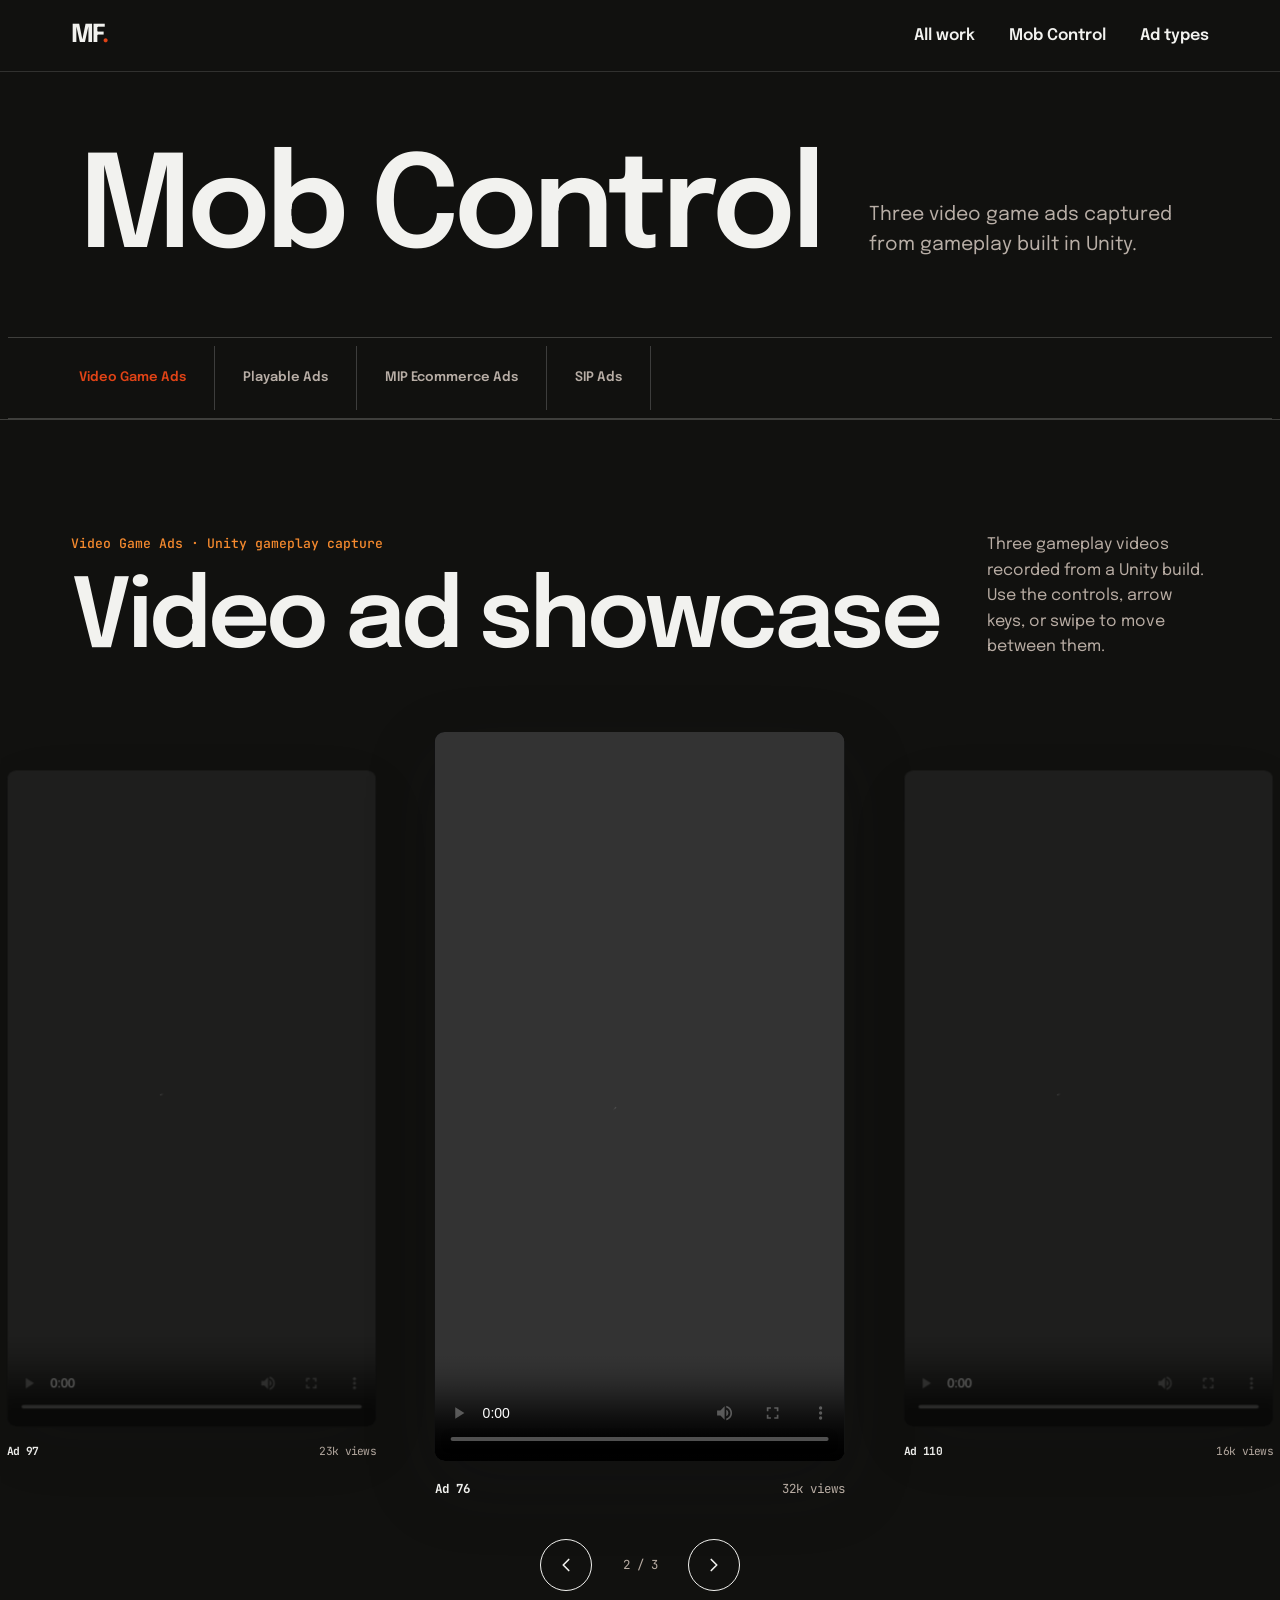
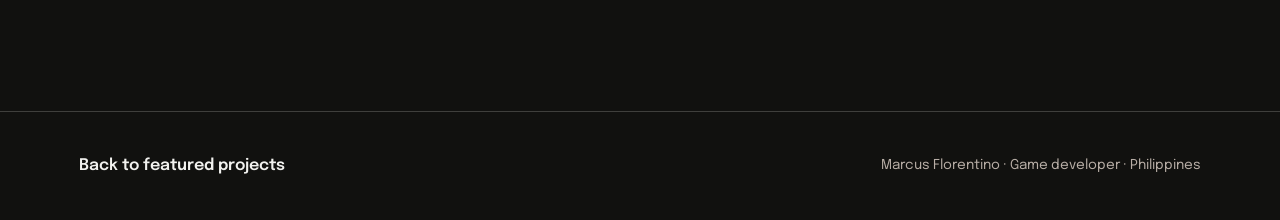
==== mob-control.html @ 63cb15e5 "Featured Banners and Theme Updates on going" ====
<!doctype html>
<html lang="en" data-type="software" data-radius="soft" data-buttons="block" data-motion="on">
<head>
  <meta charset="utf-8">
  <meta name="viewport" content="width=device-width, initial-scale=1, viewport-fit=cover">
  <title>Mob Control Ads — Marcus Florentino</title>
  <meta name="description" content="Advertising work by game developer Marcus Florentino, including recorded Unity gameplay for Mob Control.">
  <meta name="theme-color" content="#11110f">
  <meta property="og:title" content="Mob Control Ads — Marcus Florentino">
  <meta property="og:description" content="Three Mob Control video game ads captured from gameplay built in Unity.">
  <meta property="og:type" content="website">
  <meta property="og:image" content="images/mob-control-library-hero-2x.jpg">
  <meta name="twitter:card" content="summary_large_image">
  <link rel="icon" href="images/favicon.svg" type="image/svg+xml">
  <link rel="preconnect" href="https://fonts.googleapis.com">
  <link rel="preconnect" href="https://fonts.gstatic.com" crossorigin>
  <link href="https://fonts.googleapis.com/css2?family=Epilogue:wght@400..700&family=JetBrains+Mono:wght@400..500&display=swap" rel="stylesheet">
  <link rel="stylesheet" href="assets/css/portfolio.css">
</head>
<body class="ads-page project-page">
  <header class="site-header">
    <div class="wrap header-inner">
      <a class="skip-link" href="#main">Skip to content</a>
      <a class="brand" href="index.html" aria-label="Marcus Florentino, home">MF<span>.</span></a>
      <nav class="desktop-nav" aria-label="Mob Control navigation">
        <a href="index.html#work">All work</a>
        <a href="#mob-control">Mob Control</a>
        <a href="#ad-types">Ad types</a>
      </nav>
      <button class="menu-toggle" type="button" aria-expanded="false" aria-controls="mobile-menu" aria-label="Open menu">
        <span></span><span></span>
      </button>
    </div>
    <nav class="mobile-menu" id="mobile-menu" aria-label="Mobile navigation" hidden>
      <a href="index.html#work">All work</a>
      <a href="#mob-control">Mob Control</a>
      <a href="#ad-types">Ad types</a>
    </nav>
  </header>

  <main id="main">
    <section class="ads-hero" aria-labelledby="ads-title">
      <div class="wrap ads-hero-layout">
        <h1 id="ads-title">Mob Control</h1>
        <p>Three video game ads captured from gameplay built in Unity.</p>
      </div>
      <div class="ad-type-strip" id="ad-types" aria-label="Advertising disciplines">
        <div class="wrap">
          <span class="is-current">Video Game Ads</span>
          <span>Playable Ads</span>
          <span>MIP Ecommerce Ads</span>
          <span>SIP Ads</span>
        </div>
      </div>
    </section>

    <section class="mob-control-section" id="mob-control" aria-labelledby="mob-control-title">
      <div class="wrap mob-control-heading">
        <div>
          <p class="meta-line">Video Game Ads · Unity gameplay capture</p>
          <h2 id="mob-control-title">Video ad showcase</h2>
        </div>
        <p>Three gameplay videos recorded from a Unity build. Use the controls, arrow keys, or swipe to move between them.</p>
      </div>

      <div class="ad-carousel" data-ad-carousel aria-roledescription="carousel" aria-label="Mob Control video ads" tabindex="0">
        <div class="ad-carousel-viewport">
          <div class="ad-carousel-track" data-carousel-track>
            <article class="ad-slide" data-ad-slide aria-label="Mob Control ad 97, 1 of 3">
              <div class="ad-video-shell">
                <video controls playsinline preload="metadata" src="videos/Mob Control _ Ad 97 - 23k Views.mp4"></video>
              </div>
              <p><strong>Ad 97</strong><span>23k views</span></p>
            </article>
            <article class="ad-slide is-active" data-ad-slide aria-label="Mob Control ad 76, 2 of 3">
              <div class="ad-video-shell">
                <video controls playsinline preload="metadata" src="videos/Mob Control _ Ad 76 - 32k Views.mp4"></video>
              </div>
              <p><strong>Ad 76</strong><span>32k views</span></p>
            </article>
            <article class="ad-slide" data-ad-slide aria-label="Mob Control ad 110, 3 of 3">
              <div class="ad-video-shell">
                <video controls playsinline preload="metadata" src="videos/Mob Control _ Ad 110 - 16k Views.mp4"></video>
              </div>
              <p><strong>Ad 110</strong><span>16k views</span></p>
            </article>
          </div>
        </div>
        <div class="ad-carousel-controls">
          <button type="button" data-carousel-prev aria-label="Show previous Mob Control video">
            <svg aria-hidden="true" viewBox="0 0 24 24"><path d="m15 18-6-6 6-6"/></svg>
          </button>
          <p aria-live="polite"><span data-carousel-current>2</span> / 3</p>
          <button type="button" data-carousel-next aria-label="Show next Mob Control video">
            <svg aria-hidden="true" viewBox="0 0 24 24"><path d="m9 18 6-6-6-6"/></svg>
          </button>
        </div>
      </div>
    </section>
  </main>

  <footer class="project-footer">
    <div class="wrap">
      <a class="text-link" href="index.html#work">Back to featured projects</a>
      <p>Marcus Florentino · Game developer · Philippines</p>
    </div>
  </footer>

  <script src="assets/js/portfolio.js"></script>
</body>
</html>
---- assets/css/portfolio.css ----
:root {
  --bg: #11110f; --surface: #1b1815; --ink: #f2f2ef; --muted: #b8aea6;
  --light: #11110f; --light-ink: #f2f2ef; --light-muted: #b9ada4; --accent: #e14316; --accent-hover: #f68a2e; --accent-light: #f68a2e;
  --obsidian: #11110f; --graphite: #12100f; --graphite-raised: #211914; --dev-accent: #e14316; --dev-secondary: #870e09;
  --line-dark: rgba(242, 242, 239, .2); --line-light: rgba(242, 242, 239, .18);
  --display: "Epilogue", system-ui, sans-serif; --mono: "JetBrains Mono", ui-monospace, monospace;
  --gutter: clamp(24px, 5.55vw, 80px); --nav: 72px; --radius: 10px;
  --ease-out: cubic-bezier(.23, 1, .32, 1); --ease-in-out: cubic-bezier(.77, 0, .175, 1);
}
*, *::before, *::after { box-sizing: border-box; }
html { scroll-behavior: smooth; scroll-padding-top: var(--nav); }
html { color-scheme: dark; scrollbar-color: var(--accent) var(--obsidian); }
::selection { background: var(--accent); color: var(--obsidian); }
body { margin: 0; overflow-x: hidden; background: var(--bg); color: var(--ink); font-family: var(--display); font-size: 16px; line-height: 1.6; }
body.menu-open, body.intro-active { overflow: hidden; }
img { display: block; width: 100%; height: 100%; object-fit: cover; }
a { color: inherit; text-decoration: none; }
button { font: inherit; }
.wrap { width: min(calc(100% - (2 * var(--gutter))), 1280px); margin-inline: auto; }
.kicker { margin: 0 0 20px; color: var(--accent); font-family: var(--mono); font-size: .82rem; font-weight: 500; letter-spacing: .02em; }
.meta-line { margin: 0 0 20px; color: var(--accent); font-family: var(--mono); font-size: .82rem; font-weight: 500; }
h1, h2, h3, p { margin-top: 0; }
h1, h2, h3 { line-height: .98; letter-spacing: -.04em; }
h1 { margin-bottom: 28px; font-size: clamp(3.15rem, 5.8vw, 6rem); font-weight: 600; }
h1 span { color: var(--accent); }
h2 { margin-bottom: 24px; font-size: clamp(3rem, 7.4vw, 7.4rem); font-weight: 600; }
h3 { font-size: clamp(2rem, 4vw, 4.8rem); font-weight: 600; }
.skip-link { position: fixed; z-index: 100; top: 10px; left: 10px; transform: translateY(-150%); padding: 10px 16px; background: var(--accent); color: var(--bg); }
.skip-link:focus { transform: translateY(0); }
.site-header { position: fixed; z-index: 20; top: 0; width: 100%; height: var(--nav); border-bottom: 1px solid rgba(242, 242, 239, .14); background: var(--obsidian); }
.header-inner { height: 100%; display: flex; align-items: center; gap: 42px; }
.brand { font-size: 1.55rem; font-weight: 700; letter-spacing: -.07em; }
.brand span { color: var(--accent); }
.desktop-nav { display: flex; gap: 34px; margin-left: auto; }
.desktop-nav a, .text-link { position: relative; min-height: 44px; display: inline-flex; align-items: center; font-weight: 600; }
.desktop-nav a { transition: color 220ms var(--ease-out); }
.desktop-nav a::after, .text-link::after { content: ""; position: absolute; left: 0; right: 100%; bottom: 6px; height: 2px; background: var(--dev-accent); transition: right 220ms var(--ease-out); }
.desktop-nav a:hover::after, .text-link:hover::after, .desktop-nav a:focus-visible::after, .text-link:focus-visible::after, .desktop-nav a.is-active::after { right: 0; }
.desktop-nav a.is-active { color: var(--accent-hover); }
.button { min-height: 48px; display: inline-flex; align-items: center; justify-content: center; padding: 12px 24px; border: 1px solid var(--accent); border-radius: 7px; background: var(--accent); color: var(--bg); font-weight: 700; line-height: 1.1; transition: transform .18s ease, background-color .18s ease; }
.button:hover { transform: translateY(-2px); border-color: var(--accent-hover); background: var(--accent-hover); }
.button:active { transform: translateY(1px); }
.button-small { min-height: 44px; padding: 10px 18px; }
.button-inverse { border-color: var(--bg); background: var(--bg); color: var(--ink); }
.button-inverse:hover { background: var(--graphite-raised); }
.menu-toggle, .mobile-menu { display: none; }
:focus-visible { outline: 3px solid var(--dev-accent); outline-offset: 4px; }
.sr-only { position: absolute; width: 1px; height: 1px; padding: 0; margin: -1px; overflow: hidden; clip: rect(0, 0, 0, 0); white-space: nowrap; border: 0; }
.intro-screen { position: fixed; z-index: 1000; inset: 0; display: grid; place-items: center; padding: 32px; overflow: hidden; perspective: 1200px; background: transparent; color: var(--ink); }
.intro-screen.is-exiting { pointer-events: none; }
.intro-curtain { position: absolute; z-index: 0; left: 0; width: 100%; height: 50%; background: var(--obsidian); transition: transform 620ms var(--ease-in-out); }
.intro-curtain-top { top: 0; }
.intro-curtain-bottom { bottom: 0; }
.intro-screen.is-exiting .intro-curtain-top { transform: translateY(-100%); }
.intro-screen.is-exiting .intro-curtain-bottom { transform: translateY(100%); }
.intro-ide { position: relative; z-index: 2; width: min(820px, 100%); min-height: 440px; display: grid; grid-template-rows: 48px 1fr 52px; overflow: hidden; border: 1px solid rgba(242, 242, 239, .26); border-radius: 10px; background: var(--bg); box-shadow: 0 28px 80px rgba(0, 0, 0, .42); animation: ide-boot 700ms var(--ease-out) both; transform-origin: 50% 18%; }
.intro-ide::after { content: ""; position: absolute; pointer-events: none; inset: 0; border: 1px solid var(--accent); border-radius: inherit; opacity: 0; transform: scale(.985); }
.intro-ide.is-executing::after { opacity: 1; transform: scale(1.006); transition: opacity 300ms var(--ease-out), transform 300ms var(--ease-out); }
.intro-ide.is-window-closing { animation: mac-window-close 240ms var(--ease-out) both; }
.intro-pointer { position: absolute; z-index: 5; top: 0; left: 0; width: 22px; height: 27px; pointer-events: none; opacity: 0; transform-origin: 2px 2px; filter: drop-shadow(0 2px 2px rgba(0, 0, 0, .55)); }
.intro-pointer path { fill: var(--ink); stroke: var(--obsidian); stroke-width: 1.5; stroke-linejoin: round; }
.intro-titlebar { display: grid; grid-template-columns: 1fr auto 1fr; align-items: center; padding: 8px 16px; border-bottom: 1px solid rgba(242, 242, 239, .12); background: var(--surface); }
.intro-titlebar p { margin: 0; font-family: var(--mono); font-size: .78rem; color: var(--ink); }
.window-controls { display: flex; gap: 7px; }
.window-controls span { width: 10px; height: 10px; border-radius: 50%; background: var(--muted); }
.window-controls span:first-child { background: var(--dev-secondary); }
.window-controls span:nth-child(2) { background: var(--accent); }
.window-controls span:last-child { background: var(--accent-hover); }
.intro-language { justify-self: end; font-family: var(--mono); font-size: .72rem; color: var(--muted); }
.intro-editor { display: grid; grid-template-columns: 44px minmax(0, 1fr); align-content: center; column-gap: 18px; row-gap: 14px; padding: 56px clamp(20px, 5vw, 56px) 56px 20px; }
.intro-editor pre { min-width: 0; margin: 0; overflow: visible; font-family: var(--mono); font-size: clamp(.9rem, 2.5vw, 1.35rem); line-height: 1.7; white-space: pre; }
.line-number { color: var(--muted); font-family: var(--mono); font-size: .78rem; line-height: 1.7; text-align: right; }
.token-keyword { color: var(--accent); }
.token-variable { color: var(--accent-hover); }
.token-operator { color: var(--muted); }
.token-string { color: var(--ink); }
.token-function { color: #f3a25d; }
.intro-runline { opacity: 1; transform: none; }
.typing-cursor { display: inline-block; width: .58em; height: 1.25em; margin-left: 2px; vertical-align: -.22em; background: var(--accent); animation: cursor-blink 700ms steps(1, end) infinite; }
.intro-statusbar { display: flex; align-items: center; justify-content: space-between; padding: 7px 8px 7px 18px; border-top: 1px solid rgba(242, 242, 239, .12); background: var(--surface); color: var(--muted); font-family: var(--mono); font-size: .72rem; }
.intro-enter { min-width: 92px; min-height: 38px; border: 1px solid #665b54; border-radius: 6px; background: var(--graphite-raised); color: var(--muted); font-family: var(--mono); font-weight: 500; transition: transform 140ms var(--ease-out), background-color 180ms ease, color 180ms ease, border-color 180ms ease; }
.intro-enter.is-ready { border-color: var(--accent); background: var(--accent); color: var(--obsidian); cursor: pointer; transform: translateY(-3px); box-shadow: 0 5px 0 var(--dev-secondary); }
.intro-enter.is-ready:active, .intro-enter.is-pressing { transform: translateY(3px) scale(.96); box-shadow: 0 0 0 var(--dev-secondary); background: var(--accent-hover); }
.intro-hint { position: absolute; z-index: 2; right: 24px; bottom: 18px; margin: 0; color: var(--muted); font-family: var(--mono); font-size: .72rem; transition: opacity 140ms var(--ease-out); }
.intro-screen.is-closing-ide .intro-hint { opacity: 0; }
body.intro-active [data-enter] .hero-title-layer, body.intro-active [data-enter] .hero-person img, body.intro-active [data-enter] .skill-callout, body.intro-active [data-enter] .hero-bottom { animation-play-state: paused; }
@keyframes ide-boot {
  0% { opacity: 0; transform: translateY(42px) scale(.92) rotateX(7deg); }
  68% { opacity: 1; transform: translateY(-5px) scale(1.012) rotateX(0); }
  100% { opacity: 1; transform: translateY(0) scale(1) rotateX(0); }
}
@keyframes mac-window-close {
  from { opacity: 1; transform: translateY(0) scale(1); }
  to { opacity: 0; transform: translateY(18px) scale(.94); }
}
@keyframes cursor-blink { 0%, 48% { opacity: 1; } 49%, 100% { opacity: 0; } }
.hero { position: relative; height: calc(var(--nav) + 12px + var(--hero-scaled-height, 638px) + var(--hero-overhang, 48px) + var(--hero-edge-space, 76px)); padding: 0; overflow: hidden; background: radial-gradient(ellipse 34% 72% at 50% 52%, rgba(9, 10, 8, .82) 0%, rgba(9, 10, 8, .48) 48%, transparent 82%), radial-gradient(ellipse 72% 82% at 106% -8%, rgba(158, 12, 5, .92) 0%, rgba(122, 8, 4, .62) 38%, rgba(91, 7, 4, .28) 58%, transparent 76%), radial-gradient(ellipse 72% 82% at -6% 108%, rgba(178, 17, 5, .9) 0%, rgba(132, 9, 4, .64) 38%, rgba(92, 7, 4, .3) 58%, transparent 76%), linear-gradient(135deg, #090a08 0%, #11110f 52%, #0d0b09 100%); }
.hero-dot-grid { position: absolute; z-index: 0; inset: 0; width: 100%; height: 100%; pointer-events: none; opacity: .88; }
.hero-scene { position: absolute; z-index: 1; top: calc(var(--nav) + 12px); left: 50%; width: 1280px; max-width: none; height: 638px; margin: 0 0 0 -640px; transform: scale(var(--hero-scale, 1)); transform-origin: top center; }
.hero-title-layer { position: absolute; z-index: 1; top: 10%; right: -2%; left: -2%; pointer-events: none; }
.hero-title-layer h1 { margin: 0; font-size: 5rem; line-height: .9; text-align: center; text-transform: uppercase; }
.hero-title-layer h1 span { display: block; color: var(--ink); }
.hero-title-layer h1 span:last-child { color: var(--dev-accent); }
.hero-person { position: absolute; z-index: 2; bottom: -68px; left: 50%; width: 536px; height: 574px; margin: 0; isolation: isolate; pointer-events: none; transform: translateX(-50%); }
.hero-person::before { content: ""; position: absolute; z-index: 0; inset: 15% -16% 4%; background: radial-gradient(ellipse at 50% 44%, rgba(242, 242, 239, .07) 0%, rgba(242, 242, 239, .025) 40%, transparent 72%); filter: blur(20px); }
.hero-person img { position: relative; z-index: 1; object-fit: contain; object-position: center bottom; image-rendering: auto; filter: drop-shadow(0 30px 38px rgba(0, 0, 0, .3)); -webkit-mask-image: linear-gradient(to bottom, #000 0%, #000 76%, rgba(0, 0, 0, .94) 82%, rgba(0, 0, 0, .5) 91%, transparent 100%); mask-image: linear-gradient(to bottom, #000 0%, #000 76%, rgba(0, 0, 0, .94) 82%, rgba(0, 0, 0, .5) 91%, transparent 100%); }
.skill-orbits { position: absolute; z-index: 3; inset: 0; }
.skill-callout { --pill-rgb: 101, 209, 255; --pill-alpha: .12; position: absolute; z-index: 3; width: 132px; min-height: 56px; display: inline-flex; flex-direction: column; align-items: center; justify-content: center; gap: 4px; padding: 8px 14px; border: 1px solid rgba(var(--pill-rgb), .42); border-radius: 999px; background: linear-gradient(rgba(var(--pill-rgb), var(--pill-alpha)), rgba(var(--pill-rgb), var(--pill-alpha))), rgba(11, 14, 18, .88); color: #f4f7fa; text-align: center; white-space: nowrap; box-shadow: 0 10px 24px rgba(0, 0, 0, .24); }
.skill-advanced { --pill-rgb: 98, 230, 181; --pill-alpha: .15; }
.skill-callout strong { display: block; font-size: .86rem; line-height: 1; }
.skill-level { display: block; color: rgba(var(--pill-rgb), .96); font-family: var(--mono); font-size: .7rem; font-weight: 500; line-height: 1; letter-spacing: .01em; }
.skill-unity { top: 34%; left: calc(50% - 241px); }
.skill-ue4 { top: 45.5%; left: calc(50% + 159px); }
.skill-git { top: 57%; left: calc(50% - 311px); }
.skill-ue5 { top: 57%; left: calc(50% + 179px); }
.skill-cpp { top: 34%; left: calc(50% + 109px); }
.skill-csharp { top: 45.5%; left: calc(50% - 291px); }
.skill-luau { --pill-rgb: 130, 148, 255; --pill-alpha: .1; top: 68.5%; left: calc(50% - 286px); }
.skill-javascript { --pill-rgb: 130, 148, 255; --pill-alpha: .1; top: 68.5%; left: calc(50% + 154px); }
.skill-html { --pill-rgb: 130, 148, 255; --pill-alpha: .1; top: 80%; left: calc(50% - 241px); }
.skill-css { --pill-rgb: 130, 148, 255; --pill-alpha: .1; top: 80%; left: calc(50% + 109px); }
.hero-bottom { position: absolute; z-index: 5; right: 0; bottom: 0; left: 0; display: flex; align-items: flex-end; justify-content: center; gap: 32px; }
.hero-actions { display: flex; align-items: center; gap: 22px; }
.media-link img { transition: transform .45s cubic-bezier(.2,.8,.2,1); }
.media-link:hover img, .media-link:focus-visible img { transform: scale(1.025); }
.media-corner { position: absolute; right: 16px; bottom: 16px; padding: 8px 12px; border-radius: 5px; background: var(--bg); color: var(--ink); font-family: var(--mono); font-size: .76rem; }
[data-enter] .hero-title-layer { animation: hero-title-in 700ms var(--ease-out) 80ms both; }
[data-enter] .hero-person img { transform-origin: center bottom; animation: hero-portrait-in 760ms var(--ease-out) 160ms both; }
[data-enter] .skill-callout { animation: hero-pill-in 420ms var(--ease-out) var(--pill-delay, 260ms) both, skill-idle 8s var(--ease-in-out) var(--idle-delay, 1800ms) infinite both; }
[data-enter] .skill-unity, [data-enter] .skill-cpp { --pill-delay: 260ms; --idle-delay: 1800ms; }
[data-enter] .skill-csharp, [data-enter] .skill-ue4 { --pill-delay: 310ms; --idle-delay: 1920ms; }
[data-enter] .skill-git, [data-enter] .skill-ue5 { --pill-delay: 355ms; --idle-delay: 2020ms; }
[data-enter] .skill-luau, [data-enter] .skill-javascript { --pill-delay: 395ms; --idle-delay: 2100ms; }
[data-enter] .skill-html, [data-enter] .skill-css { --pill-delay: 430ms; --idle-delay: 2160ms; }
[data-enter] .hero-bottom { animation: hero-actions-in 520ms var(--ease-out) 360ms both; }
@keyframes hero-title-in { from { opacity: 0; transform: translateY(18px); } }
@keyframes hero-portrait-in { from { opacity: 0; transform: translateY(28px) scale(.985); } }
@keyframes hero-pill-in { from { opacity: 0; } }
@keyframes hero-actions-in { from { opacity: 0; transform: translateY(10px); } }
@keyframes skill-idle {
  0%, 14%, 100% { transform: translate3d(0, 0, 0); }
  4% { transform: translate3d(0, -3px, 0); }
  9% { transform: translate3d(0, 1px, 0); }
}
.case-study { min-height: 220svh; padding-inline: 8px; background: var(--light); color: var(--light-ink); }
.case-study .kicker { color: var(--accent-light); }
.case-heading { min-height: 72svh; padding-top: 120px; display: grid; grid-template-columns: 1fr 1fr; column-gap: 48px; align-content: start; }
.case-heading .kicker { grid-column: 1 / -1; }
.case-heading h2 { margin: 0; }
.case-heading > p:last-child { max-width: 520px; padding-top: 16px; color: var(--light-muted); font-size: 1.2rem; }
.case-track { height: 148svh; }
.case-stage { position: sticky; top: var(--nav); height: calc(100svh - var(--nav)); display: grid; grid-template-columns: 4fr 8fr; gap: 48px; align-items: center; }
.case-copy { align-self: stretch; display: flex; flex-direction: column; justify-content: center; }
.case-step { padding: 22px 0; border-top: 1px solid var(--line-light); opacity: .35; transition: opacity .3s ease; }
.case-step.is-active { opacity: 1; }
.chapter-index { display: block; margin-bottom: 10px; font-family: var(--mono); font-size: .78rem; color: var(--accent-light); }
.case-step h3 { margin-bottom: 12px; font-size: clamp(1.6rem, 2.5vw, 2.6rem); letter-spacing: -.045em; }
.case-step p { max-width: 380px; margin-bottom: 0; color: var(--light-muted); }
.case-copy .button { align-self: flex-start; margin-top: 18px; }
.case-visual { position: relative; height: min(68vh, 680px); overflow: hidden; border-radius: var(--radius); background: var(--surface); }
.chapter-image { position: absolute; inset: 0; opacity: 0; transform: scale(1.02); transition: opacity .42s ease, transform .7s ease; }
.chapter-image.is-active { opacity: 1; transform: scale(1); }
.featured-project { min-height: 100svh; display: grid; align-items: start; padding: var(--hero-edge-space, 76px) 16px 120px; background: var(--light); color: var(--light-ink); }
.featured-heading { margin-bottom: 44px; }
.featured-heading h2 { max-width: 900px; margin: 0; font-size: clamp(3.2rem, 7vw, 6rem); white-space: nowrap; }
.featured-banner-list { display: grid; gap: 24px; }
.featured-banner { position: relative; display: block; aspect-ratio: 3.5 / 1; overflow: hidden; border-radius: var(--radius); background: var(--dev-secondary); color: #fff; isolation: isolate; }
.featured-banner img, .featured-banner video { --featured-image-y: 8%; position: absolute; z-index: 0; top: -36%; right: 0; left: 0; width: 100%; height: 136%; object-fit: cover; object-position: center bottom; transform: translateY(var(--featured-image-y)) scale(1); transform-origin: center 58%; transition: transform 420ms var(--ease-out), filter 220ms ease; }
.featured-banner-ads { background: var(--graphite-raised); }
.featured-banner-ads .featured-banner-art { --featured-image-y: 0%; top: 0; height: 100%; object-position: center 52%; filter: saturate(1.02) contrast(1.02); transition: transform 260ms var(--ease-out), filter 220ms ease; }
.featured-banner-ads .featured-banner-logo { z-index: 2; top: 50%; right: auto; left: 50%; width: min(34%, 430px); height: auto; object-fit: contain; opacity: 0; transform: translate(-50%, -50%) scale(.96); filter: drop-shadow(0 14px 28px rgba(15, 23, 42, .42)); transition: opacity 200ms ease, transform 240ms var(--ease-out); }
.featured-banner-para .featured-banner-logo { z-index: 2; top: 50%; right: auto; left: 50%; width: min(24%, 300px); height: auto; object-fit: contain; opacity: 0; transform: translate(-50%, -50%) scale(.96); filter: drop-shadow(0 14px 28px rgba(21, 13, 22, .38)); transition: opacity 200ms ease, transform 240ms var(--ease-out); }
.featured-banner::after { content: ""; position: absolute; z-index: 1; inset: 0; background: linear-gradient(90deg, rgba(11, 14, 18, .78), rgba(11, 14, 18, .12) 58%, rgba(11, 14, 18, .42)); pointer-events: none; }
.featured-banner-label { position: absolute; z-index: 2; right: 32px; bottom: 28px; left: 32px; display: flex; align-items: end; justify-content: space-between; gap: 24px; }
.featured-banner-label span:first-child { font-size: clamp(2rem, 4vw, 4.5rem); font-weight: 700; line-height: .95; letter-spacing: -.04em; }
.featured-banner-label span:last-child { padding-bottom: 5px; border-bottom: 2px solid currentColor; font-weight: 700; }
.featured-banner:focus-visible img, .featured-banner:focus-visible video { transform: translateY(var(--featured-image-y)) scale(1.07); filter: saturate(1.08); transition-duration: 0ms; }
@media (hover: hover) and (pointer: fine) {
  .featured-banner:hover img, .featured-banner:hover video { transform: translateY(var(--featured-image-y)) scale(1.07); filter: saturate(1.08); }
  .featured-banner-ads:hover .featured-banner-logo { opacity: 1; transform: translate(-50%, -50%) scale(1); filter: drop-shadow(0 14px 28px rgba(15, 23, 42, .42)); }
  .featured-banner-para:hover .featured-banner-logo { opacity: 1; transform: translate(-50%, -50%) scale(1); filter: drop-shadow(0 14px 28px rgba(21, 13, 22, .38)); }
}
.featured-banner-ads:focus-visible .featured-banner-logo { opacity: 1; transform: translate(-50%, -50%) scale(1); filter: drop-shadow(0 14px 28px rgba(15, 23, 42, .42)); }
.featured-banner-para:focus-visible .featured-banner-logo { opacity: 1; transform: translate(-50%, -50%) scale(1); filter: drop-shadow(0 14px 28px rgba(21, 13, 22, .38)); }
.ads-page { background: var(--obsidian); }
.ads-hero { padding: calc(var(--nav) + 88px) 8px 0; background: var(--obsidian); color: var(--ink); }
.ads-hero-layout { display: grid; grid-template-columns: 7fr 5fr; gap: 48px; align-items: end; padding-bottom: 72px; }
.ads-hero h1 { margin: 0; font-size: clamp(4.5rem, 10vw, 8rem); line-height: .82; color: var(--ink); white-space: normal; }
.ads-hero-layout > p { max-width: 560px; margin: 0 0 4px; color: var(--muted); font-size: clamp(1.05rem, 1.5vw, 1.25rem); }
.ad-type-strip { overflow-x: auto; padding-block: 8px; border-top: 1px solid var(--line-dark); border-bottom: 1px solid var(--line-dark); scrollbar-width: thin; }
.ad-type-strip .wrap { display: flex; min-width: max-content; }
.ad-type-strip span { display: flex; align-items: center; min-height: 64px; padding: 0 28px; border-right: 1px solid var(--line-dark); color: var(--muted); font-size: .82rem; font-weight: 600; }
.ad-type-strip span:first-child { padding-left: 0; }
.ad-type-strip .is-current { color: var(--dev-accent); }
.mob-control-section { padding: 112px 0 120px; overflow: hidden; background: var(--light); color: var(--light-ink); }
.mob-control-section .meta-line { color: var(--accent-light); }
.mob-control-heading { display: grid; grid-template-columns: 7fr 5fr; gap: 48px; align-items: end; margin-bottom: 64px; }
.mob-control-heading h2 { margin: 0; font-size: clamp(3.5rem, 8vw, 6rem); white-space: normal; }
.mob-control-heading > p { max-width: 520px; margin: 0 0 8px; color: var(--light-muted); }
.ad-carousel { --slide-width: min(34vw, 410px); outline: none; }
.ad-carousel:focus-visible .ad-slide.is-active .ad-video-shell { outline: 3px solid var(--accent-light); outline-offset: 6px; }
.ad-carousel-viewport { overflow: visible; }
.ad-carousel-track { --carousel-index: 1; display: flex; gap: clamp(18px, 3vw, 40px); width: max-content; transform: translateX(calc(50vw - (var(--slide-width) / 2) - (var(--carousel-index) * (var(--slide-width) + clamp(18px, 3vw, 40px))))); transition: transform 620ms var(--ease-out); }
.ad-slide { width: var(--slide-width); flex: 0 0 var(--slide-width); transform: scale(.9); transition: transform 620ms var(--ease-out); }
.ad-slide .ad-video-shell { opacity: .42; transition: opacity 350ms ease; }
.ad-slide.is-active { transform: scale(1); }
.ad-slide.is-active .ad-video-shell { opacity: 1; }
.ad-video-shell { aspect-ratio: 9 / 16; overflow: hidden; border-radius: var(--radius); background: #08090b; box-shadow: 0 24px 70px rgba(24,25,27,.22); }
.ad-video-shell video { display: block; width: 100%; height: 100%; object-fit: contain; background: #08090b; }
.ad-slide > p { display: flex; justify-content: space-between; gap: 20px; margin: 18px 0 0; font-family: var(--mono); font-size: .78rem; }
.ad-slide > p span { color: var(--light-muted); }
.ad-carousel-controls { display: flex; align-items: center; justify-content: center; gap: 24px; margin-top: 40px; }
.ad-carousel-controls button { width: 52px; height: 52px; display: grid; place-items: center; padding: 0; border: 1px solid var(--light-ink); border-radius: 50%; background: transparent; color: var(--light-ink); cursor: pointer; transition: background-color 180ms ease, color 180ms ease, transform 180ms ease; }
.ad-carousel-controls button:hover { background: var(--light-ink); color: var(--light); transform: scale(1.06); }
.ad-carousel-controls button:active { transform: scale(.96); }
.ad-carousel-controls svg { width: 22px; fill: none; stroke: currentColor; stroke-width: 1.8; stroke-linecap: round; stroke-linejoin: round; }
.ad-carousel-controls p { min-width: 48px; margin: 0; color: var(--light-muted); font-family: var(--mono); font-size: .78rem; text-align: center; }
.project-page { background: var(--light); color: var(--light-ink); }
.project-page .site-header { color: var(--ink); }
.project-page main { overflow: hidden; }
.project-page h1, .project-page h2 { white-space: nowrap; }
.project-hero { padding: calc(var(--nav) + 76px) 16px 120px; background: var(--obsidian); color: var(--ink); }
.project-hero-heading { display: grid; grid-template-columns: 7fr 5fr; gap: 48px; align-items: end; margin-bottom: 48px; }
.project-hero-heading h1 { margin: 0; font-size: clamp(4.5rem, 9vw, 6rem); color: var(--ink); }
.project-hero-summary { max-width: 560px; margin: 0 0 8px; color: var(--muted); font-size: 1.08rem; }
.project-hero-video { width: min(calc(100% - (2 * var(--gutter))), 1280px); }
.gameplay-section, .roles-section, .awards-section { padding: 120px 16px; }
.project-section-heading { display: grid; grid-template-columns: 5fr 7fr; gap: clamp(48px, 8vw, 112px); align-items: start; margin-bottom: 64px; }
.project-section-heading h2 { max-width: 900px; margin: 0; font-size: clamp(3.2rem, 7vw, 6rem); }
.project-section-heading p { max-width: 660px; margin: 8px 0 0; color: var(--light-muted); font-size: clamp(1.08rem, 1.4vw, 1.24rem); line-height: 1.72; }
.video-frame { position: relative; aspect-ratio: 16 / 9; overflow: hidden; border-radius: var(--radius); background: #08090b; }
.video-frame iframe { position: absolute; inset: 0; width: 100%; height: 100%; border: 0; }
.gameplay-section { background: var(--light); color: var(--light-ink); }
.gameplay-section .project-section-heading { display: block; max-width: none; margin-bottom: 24px; }
.gameplay-section .project-section-heading p { max-width: none; margin: 28px 0 0; }
.gameplay-carousel-shell { position: relative; color: var(--ink); }
.gameplay-carousel-footer { display: grid; justify-items: center; gap: 12px; min-height: 112px; padding-top: 8px; color: var(--light-muted); font-family: var(--mono); font-size: .72rem; letter-spacing: .03em; text-transform: uppercase; }
.gameplay-carousel-footer p { margin: 0; }
.gameplay-carousel-actions { display: flex; align-items: center; justify-content: center; gap: 18px; }
.gameplay-carousel-meta { width: min(100%, 440px); display: grid; grid-template-columns: minmax(0, 1fr) 64px; align-items: center; gap: 24px; padding-top: 12px; border-top: 1px solid var(--line-light); }
.gameplay-carousel-caption { min-width: 0; overflow: hidden; color: var(--ink); text-overflow: ellipsis; white-space: nowrap; }
.gameplay-carousel-count { width: 64px; justify-self: end; color: var(--light-muted); text-align: right; font-variant-numeric: tabular-nums; }
.gameplay-carousel-count b { color: var(--accent-hover); font-weight: 500; }
.gameplay-carousel-controls { display: flex; gap: 8px; }
.gameplay-carousel-controls button { width: 44px; height: 44px; display: grid; place-items: center; padding: 0; border: 1px solid var(--line-light); border-radius: 50%; background: transparent; color: var(--ink); cursor: pointer; transition: border-color 180ms ease, background-color 180ms ease, color 180ms ease, transform 180ms ease; }
.gameplay-carousel-controls button:hover { border-color: var(--accent-hover); background: var(--accent-hover); color: var(--obsidian); transform: scale(1.05); }
.gameplay-carousel-controls button:active { transform: scale(.94); }
.gameplay-carousel-controls svg { width: 20px; fill: none; stroke: currentColor; stroke-width: 1.8; stroke-linecap: round; stroke-linejoin: round; }
.gameplay-carousel { position: relative; min-width: 0; height: clamp(340px, 32vw, 460px); overflow: hidden; cursor: grab; touch-action: pan-y; user-select: none; perspective: 1400px; -webkit-mask-image: linear-gradient(90deg, transparent 0, #000 7%, #000 93%, transparent 100%); mask-image: linear-gradient(90deg, transparent 0, #000 7%, #000 93%, transparent 100%); }
.gameplay-carousel::before, .gameplay-carousel::after { content: ""; position: absolute; z-index: 4; top: 0; bottom: 0; width: 13%; pointer-events: none; }
.gameplay-carousel::before { left: 0; background: linear-gradient(90deg, var(--light) 0%, rgba(17, 17, 15, .94) 34%, transparent 100%); }
.gameplay-carousel::after { right: 0; background: linear-gradient(270deg, var(--light) 0%, rgba(17, 17, 15, .94) 34%, transparent 100%); }
.gameplay-carousel.is-dragging { cursor: grabbing; }
.gameplay-carousel-track { position: absolute; inset: 0; }
.gameplay-slide { position: absolute; z-index: var(--slide-z, 1); top: 50%; left: 50%; width: 56%; aspect-ratio: 16 / 9; margin: 0; overflow: hidden; border-radius: 12px; background: var(--surface); opacity: var(--slide-opacity, 1); box-shadow: 0 24px 68px rgba(0, 0, 0, .38); transform: translate3d(calc(-50% + var(--slide-x, 0px) + var(--drag-shift, 0px)), calc(-50% + var(--slide-y, 0px)), var(--slide-depth, 0px)) rotateZ(var(--slide-tilt, 0deg)) rotateY(var(--slide-rotate, 0deg)) scale(var(--slide-scale, 1)); transform-origin: var(--slide-origin, center); transition: transform 620ms var(--ease-out), opacity 240ms var(--ease-out), filter 240ms ease; will-change: transform; }
.gameplay-slide.is-portal-jump { opacity: 0; transition: none; }
.gameplay-carousel.is-dragging .gameplay-slide { transition: opacity 180ms ease, filter 180ms ease; }
.gameplay-slide:not(.is-active) { filter: saturate(.72) brightness(.7); }
.gameplay-slide img { pointer-events: none; transform: scale(1.1) translateX(calc(var(--image-shift, 0%) + var(--image-drag, 0px))); transition: transform 700ms var(--ease-out); will-change: transform; }
.gameplay-carousel.is-dragging .gameplay-slide img { transition: none; }
.gameplay-slide figcaption { position: absolute; width: 1px; height: 1px; overflow: hidden; clip: rect(0 0 0 0); white-space: nowrap; }
.roles-heading { display: grid; gap: 44px; }
.roles-icon { width: min(240px, 72%); height: 250px; justify-self: center; object-fit: contain; filter: drop-shadow(0 22px 28px rgba(0, 0, 0, .28)); }
.roles-section { background: var(--bg); color: var(--ink); }
.roles-grid { display: grid; grid-template-columns: 5fr 7fr; gap: clamp(56px, 9vw, 132px); align-items: start; }
.roles-grid h2, .awards-layout h2 { margin: 0; font-size: clamp(3rem, 7vw, 6rem); }
.roles-list { margin: 0; padding: 0; list-style: none; border-top: 1px solid var(--line-dark); }
.roles-list li { padding: 22px 0; border-bottom: 1px solid var(--line-dark); font-size: clamp(1.3rem, 2.2vw, 2rem); font-weight: 600; letter-spacing: -.025em; }
.awards-section { background: var(--light); color: var(--light-ink); }
.awards-layout h2 { margin-bottom: 48px; }
.awards-list { margin: 0; padding: 0; list-style: none; border-top: 1px solid var(--line-light); }
.awards-list li { display: grid; grid-template-columns: minmax(0, 1fr) minmax(140px, .55fr); gap: 24px; padding: 22px 0; border-bottom: 1px solid var(--line-light); }
.awards-list strong { font-size: 1.05rem; line-height: 1.35; }
.awards-list span { color: var(--light-muted); font-size: .9rem; line-height: 1.5; }
.awards-action { display: flex; justify-content: center; margin-top: 48px; }
.project-footer { padding: 32px 8px; background: var(--obsidian); color: var(--ink); }
.project-footer .wrap { display: flex; align-items: center; justify-content: space-between; gap: 32px; }
.project-footer p { margin: 0; color: var(--muted); font-size: .85rem; }
.project-section { min-height: 100svh; padding: 112px 0 80px; }
main > section + section, body > footer { border-top: 1px solid var(--line-dark); }
.split-heading { display: grid; grid-template-columns: 1fr 1fr; gap: 48px; margin-bottom: 56px; }
.split-heading h2 { margin: 0; font-size: clamp(3rem, 6.5vw, 6.5rem); }
.split-heading p { max-width: 500px; align-self: end; margin-bottom: 12px; color: var(--muted); font-size: 1.1rem; }
.project-row { display: grid; grid-template-columns: 7fr 5fr; gap: 48px; padding-top: 32px; border-top: 1px solid var(--line-dark); }
.project-media { height: min(48vh, 470px); overflow: hidden; border-radius: var(--radius); background: var(--surface); }
.project-copy { align-self: center; }
.project-copy h3 { margin-bottom: 24px; }
.project-copy > p:not(.kicker) { max-width: 470px; color: var(--muted); }
.project-facts { margin: 28px 0; }
.project-facts div { display: grid; grid-template-columns: 100px 1fr; padding: 10px 0; border-top: 1px solid var(--line-dark); }
.project-facts dt { font-family: var(--mono); font-size: .78rem; color: var(--muted); }
.project-facts dd { margin: 0; }
.about-section { min-height: 100svh; display: grid; align-items: center; padding: 120px 8px; background: var(--light); color: var(--light-ink); }
.about-grid { display: grid; grid-template-columns: 7fr 5fr; gap: 48px; }
.about-section h2 { max-width: 800px; margin: 0; font-size: clamp(3.4rem, 7.2vw, 7.2rem); }
.about-copy { align-self: end; }
.about-copy > p { color: var(--light-muted); font-size: 1.12rem; }
.capability-list { margin: 32px 0 0; padding: 0; list-style: none; }
.capability-list li { padding: 13px 0; border-top: 1px solid var(--line-light); font-weight: 600; }
.closing { min-height: 100svh; padding: 120px 0 36px; background: var(--bg); }
.closing > .wrap { min-height: calc(100svh - 156px); display: grid; grid-template-rows: 1fr auto; }
.contact-row { display: grid; grid-template-columns: 8fr 4fr; gap: 48px; align-items: center; }
.contact-row h2 { margin: 0; }
.contact-actions { display: flex; flex-direction: column; align-items: flex-start; gap: 18px; }
.footer-row { min-height: 92px; display: grid; grid-template-columns: 1fr auto 1fr; gap: 24px; align-items: end; padding-top: 28px; border-top: 1px solid var(--line-dark); }
.footer-row p { margin: 0; color: var(--muted); font-size: .85rem; }
.footer-row p:last-child { justify-self: end; }
@media (max-width: 1023px) {
  :root { --gutter: 40px; }
  .case-heading { min-height: 58svh; }
  .case-track { height: 162svh; }
  .case-stage { grid-template-columns: 5fr 7fr; gap: 28px; }
  .project-section { min-height: auto; }
  .project-row { grid-template-columns: 1fr; }
  .project-media { height: 48vw; }
  .gameplay-carousel { height: clamp(340px, 44vw, 460px); }
  .roles-grid { grid-template-columns: 1fr; }
}
@media (max-width: 700px) {
  :root { --gutter: 24px; --nav: 64px; }
  .desktop-nav, .header-cta { display: none; }
  .intro-screen { padding: 18px; }
  .intro-ide { min-height: 330px; grid-template-rows: 44px 1fr 50px; }
  .intro-language, .intro-hint { display: none; }
  .intro-titlebar { grid-template-columns: 1fr auto; }
  .intro-titlebar p { justify-self: end; }
  .intro-editor { --intro-code-size: clamp(.5rem, 2.55vw, .95rem); grid-template-columns: 30px minmax(0, 1fr); column-gap: 10px; padding: 36px 16px 36px 6px; }
  .intro-editor pre, .intro-editor .line-number { font-size: var(--intro-code-size); }
  .menu-toggle { width: 44px; height: 44px; display: grid; place-content: center; gap: 7px; margin-left: auto; padding: 0; border: 1px solid var(--line-dark); border-radius: 6px; background: transparent; color: var(--ink); }
  .menu-toggle span { width: 20px; height: 1px; background: currentColor; transition: transform .2s ease; }
  .menu-toggle[aria-expanded="true"] span:first-child { transform: translateY(4px) rotate(45deg); }
  .menu-toggle[aria-expanded="true"] span:last-child { transform: translateY(-4px) rotate(-45deg); }
  .mobile-menu { position: fixed; inset: var(--nav) 0 0; display: flex; flex-direction: column; padding: 32px 24px; background: var(--obsidian); }
  .mobile-menu[hidden] { display: none; }
  .mobile-menu a { position: relative; display: flex; align-items: center; min-height: 64px; border-bottom: 1px solid var(--line-dark); font-size: 1.5rem; font-weight: 600; transition: color 220ms var(--ease-out); }
  .mobile-menu a::after { content: ""; position: absolute; right: 100%; bottom: -1px; left: 0; height: 2px; background: var(--accent); transition: right 220ms var(--ease-out); }
  .mobile-menu a.is-active { color: var(--accent-hover); }
  .mobile-menu a.is-active::after { right: 0; }
  h1 { font-size: clamp(2.8rem, 13.8vw, 4.1rem); }
  .media-corner { display: none; }
  .featured-project { min-height: auto; padding: var(--hero-edge-space, 48px) 8px 72px; }
  .featured-heading { margin-bottom: 32px; }
  .project-section-heading { grid-template-columns: 1fr; gap: 20px; margin-bottom: 32px; }
  .featured-heading h2 { font-size: clamp(2.25rem, 10vw, 3.4rem); }
  .project-section-heading p { margin: 0; }
  .featured-banner { aspect-ratio: 2.1 / 1; }
  .featured-banner img { --featured-image-y: 5%; top: -60%; height: 160%; object-position: center bottom; transform: translateY(var(--featured-image-y)); }
  .featured-banner-ads .featured-banner-art { top: 0; height: 100%; object-position: 58% center; transform: none; }
  .featured-banner-ads .featured-banner-logo { top: 50%; right: auto; left: 50%; width: 48%; height: auto; transform: translate(-50%, -50%) scale(.96); }
  .featured-banner-para .featured-banner-logo { top: 50%; right: auto; left: 50%; width: 34%; height: auto; transform: translate(-50%, -50%) scale(.96); }
  .featured-banner-label { right: 18px; bottom: 16px; left: 18px; }
  .featured-banner-label span:last-child { font-size: .85rem; }
  .project-hero { padding: calc(var(--nav) + 48px) 8px 80px; }
  .project-hero-heading { margin-bottom: 32px; }
  .project-hero-heading { grid-template-columns: 1fr; gap: 20px; }
  .project-hero-heading h1 { font-size: clamp(3.8rem, 20vw, 5.2rem); }
  .project-hero-summary { margin: 0; }
  .project-hero-video { width: 100%; }
  .gameplay-section, .roles-section, .awards-section { padding: 80px 8px; }
  .project-section-heading h2, .roles-grid h2 { font-size: clamp(2.8rem, 13vw, 4rem); }
  .awards-layout h2 { font-size: clamp(1.65rem, 7.3vw, 3rem); }
  .gameplay-section .project-section-heading { margin-bottom: 28px; }
  .gameplay-section .project-section-heading p { margin-top: 20px; }
  .gameplay-carousel-shell { margin-inline: calc(-1 * (var(--gutter) - 8px)); }
  .gameplay-carousel { height: min(72vw, 300px); -webkit-mask-image: linear-gradient(90deg, transparent 0, #000 4%, #000 96%, transparent 100%); mask-image: linear-gradient(90deg, transparent 0, #000 4%, #000 96%, transparent 100%); }
  .gameplay-slide { width: 80%; }
  .gameplay-carousel-footer { min-height: 112px; padding: 8px 14px 0; font-size: .7rem; }
  .gameplay-carousel-meta { width: min(100%, 320px); }
  .gameplay-carousel-controls button { width: 40px; height: 40px; }
  .roles-grid { gap: 36px; }
  .roles-heading { grid-template-columns: 1fr; }
  .awards-list li { grid-template-columns: 1fr; gap: 6px; }
  .awards-action .button { width: min(100%, 320px); }
  .project-footer .wrap { align-items: flex-start; flex-direction: column; }
  .ads-hero { padding-top: calc(var(--nav) + 64px); }
  .ads-hero-layout, .mob-control-heading { grid-template-columns: 1fr; gap: 28px; }
  .ads-hero-layout { padding-bottom: 48px; }
  .ads-hero h1 { font-size: clamp(5rem, 27vw, 8rem); }
  .ad-type-strip span { min-height: 58px; padding-inline: 20px; }
  .mob-control-section { padding: 80px 0; }
  .mob-control-heading { margin-bottom: 44px; }
  .ad-carousel { --slide-width: min(76vw, 360px); }
  .ad-carousel-controls { margin-top: 28px; }
  .case-study { min-height: auto; padding-bottom: 80px; }
  .case-heading { min-height: auto; display: block; padding-top: 88px; padding-bottom: 48px; }
  .case-heading h2 { font-size: 4.2rem; }
  .case-heading > p:last-child { padding-top: 0; }
  .case-track { height: auto; }
  .case-stage { position: static; height: auto; display: flex; flex-direction: column-reverse; gap: 28px; }
  .case-visual { width: 100%; height: auto; aspect-ratio: 16 / 10; }
  .case-copy { width: 100%; }
  .case-step { opacity: 1; }
  .case-step:not(:first-of-type) { display: none; }
  .case-copy .button { width: 100%; }
  .project-section, .about-section, .closing { min-height: auto; padding: 88px 0 48px; }
  .split-heading, .project-row, .about-grid, .contact-row { grid-template-columns: 1fr; gap: 32px; }
  .split-heading { margin-bottom: 40px; }
  .split-heading h2, .about-section h2, .contact-row h2 { font-size: clamp(3rem, 14vw, 4.5rem); }
  .project-media { height: auto; aspect-ratio: 16 / 10; }
  .closing > .wrap { min-height: 78svh; }
  .contact-actions .button { width: 100%; }
  .footer-row { grid-template-columns: 1fr auto; align-items: end; }
  .footer-row p:first-of-type { display: none; }
}
@media (max-width: 360px) {
  .intro-screen { padding-inline: 12px; }
  .intro-editor { grid-template-columns: 24px minmax(0, 1fr); column-gap: 8px; padding-right: 10px; padding-left: 4px; }
}
@media (prefers-reduced-motion: reduce) {
  html { scroll-behavior: auto; }
  .desktop-nav a, .desktop-nav a::after, .mobile-menu a, .mobile-menu a::after { transition: none; }
  .featured-banner img, .featured-banner:hover img, .featured-banner:focus-visible img { transform: translateY(var(--featured-image-y)); transition: filter 160ms ease; }
  .featured-banner-ads .featured-banner-logo, .featured-banner-ads:hover .featured-banner-logo, .featured-banner-ads:focus-visible .featured-banner-logo { transform: translate(-50%, -50%); transition: opacity 160ms ease; }
  .featured-banner-para .featured-banner-logo, .featured-banner-para:hover .featured-banner-logo, .featured-banner-para:focus-visible .featured-banner-logo { transform: translate(-50%, -50%); transition: opacity 160ms ease; }
  .ad-carousel-track, .ad-slide { transition: none; }
  .gameplay-slide { transition: none; }
}
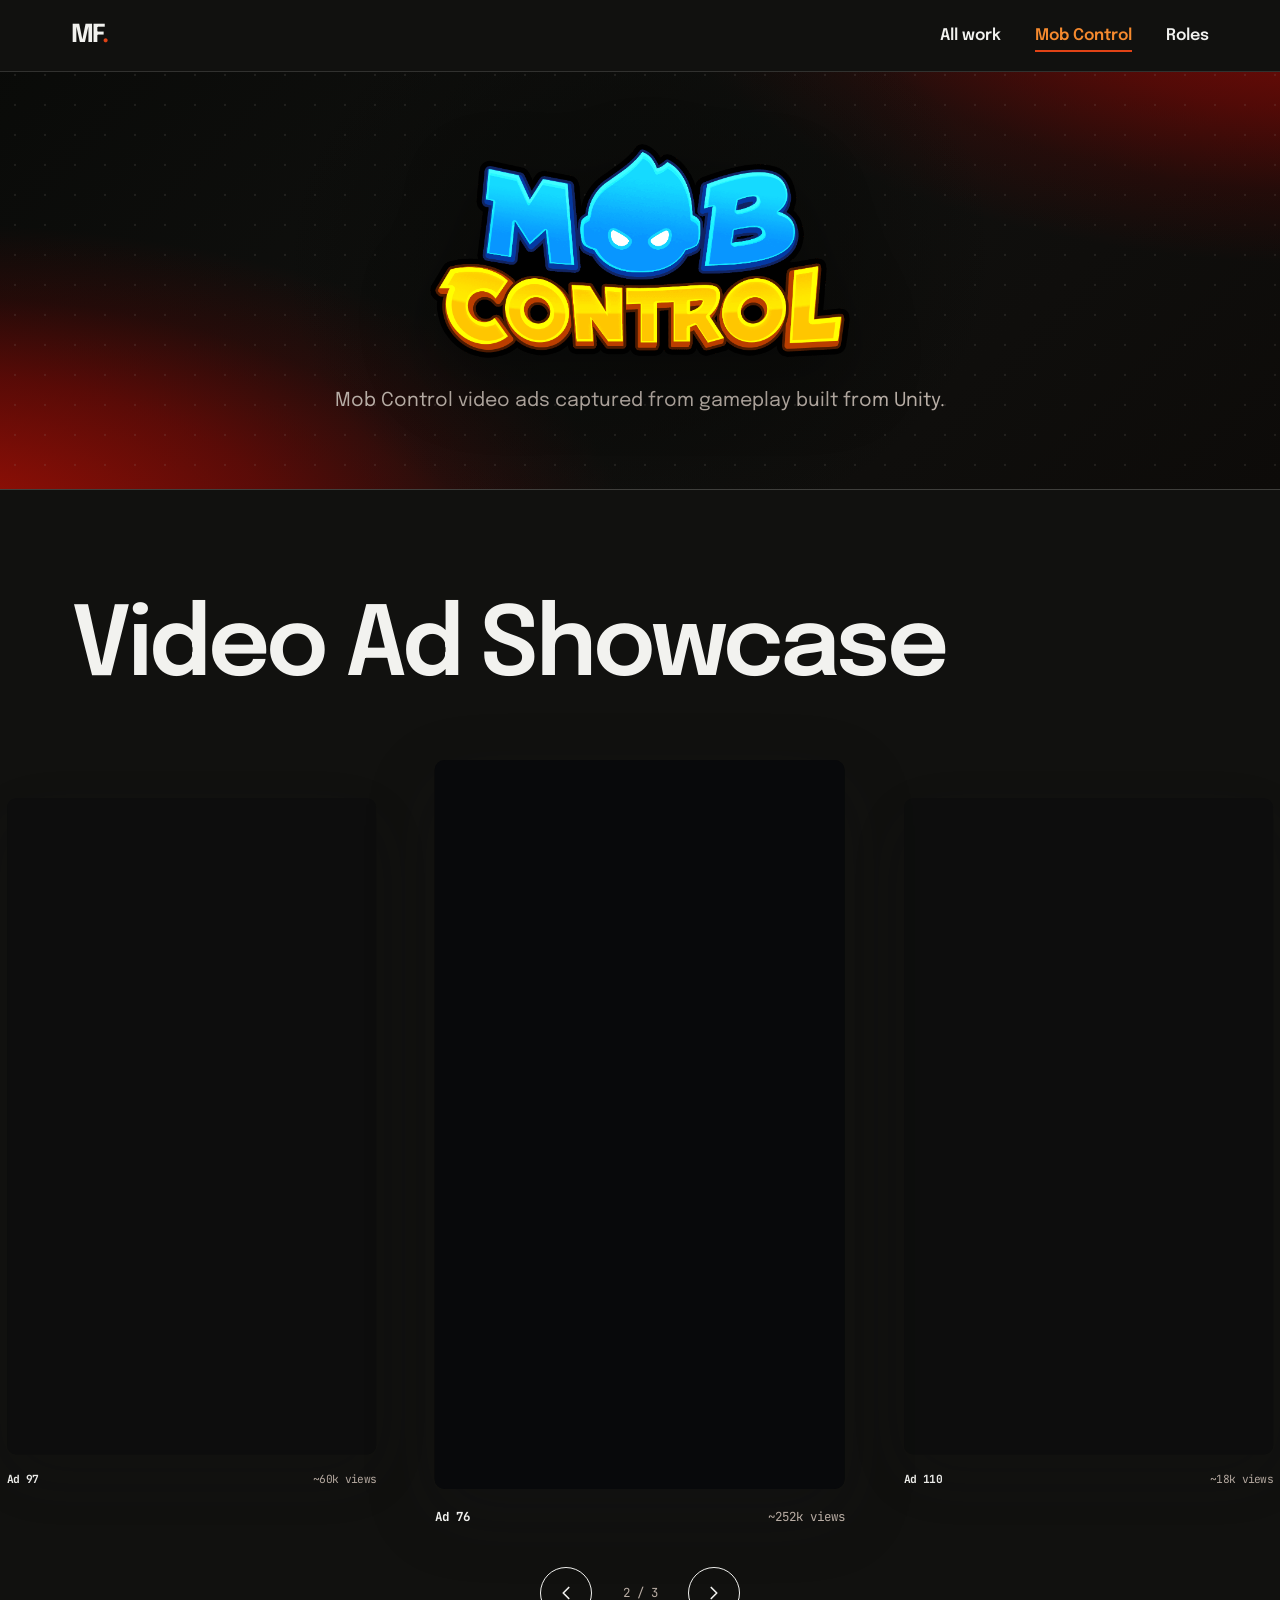
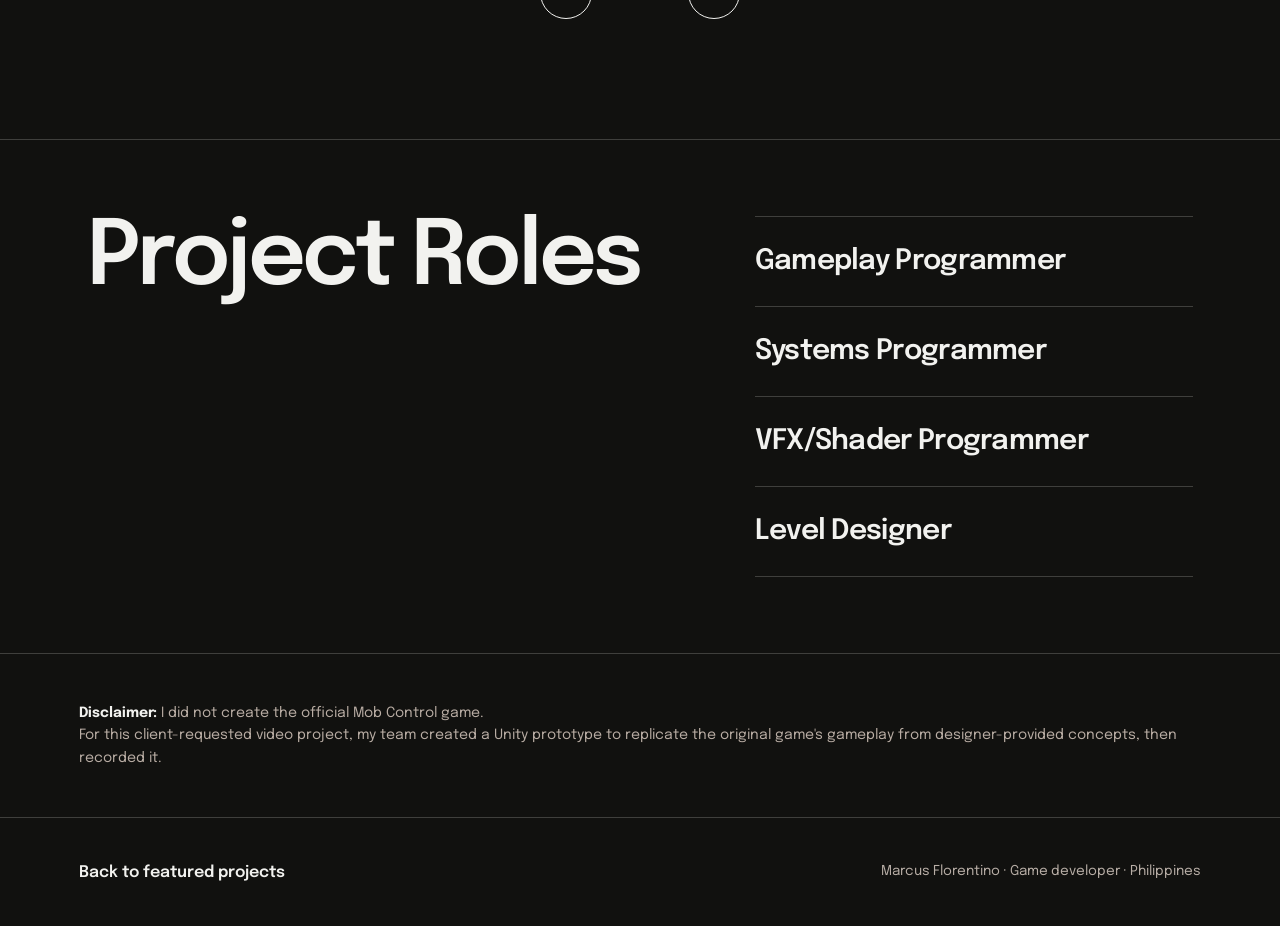
==== commit 6a996c1c: "Para Po, Mob Control and Relapse Featured banners and pages" ====
--- a/mob-control.html
+++ b/mob-control.html
@@ -9,9 +9,9 @@
   <meta property="og:title" content="Mob Control Ads — Marcus Florentino">
   <meta property="og:description" content="Three Mob Control video game ads captured from gameplay built in Unity.">
   <meta property="og:type" content="website">
-  <meta property="og:image" content="images/mob-control-library-hero-2x.jpg">
+  <meta property="og:image" content="images/mob-control/mob-control-library-hero-2x.jpg">
   <meta name="twitter:card" content="summary_large_image">
-  <link rel="icon" href="images/favicon.svg" type="image/svg+xml">
+  <link rel="icon" href="images/shared/favicon.svg" type="image/svg+xml">
   <link rel="preconnect" href="https://fonts.googleapis.com">
   <link rel="preconnect" href="https://fonts.gstatic.com" crossorigin>
   <link href="https://fonts.googleapis.com/css2?family=Epilogue:wght@400..700&family=JetBrains+Mono:wght@400..500&display=swap" rel="stylesheet">
@@ -25,7 +25,7 @@
       <nav class="desktop-nav" aria-label="Mob Control navigation">
         <a href="index.html#work">All work</a>
         <a href="#mob-control">Mob Control</a>
-        <a href="#ad-types">Ad types</a>
+        <a href="#roles">Roles</a>
       </nav>
       <button class="menu-toggle" type="button" aria-expanded="false" aria-controls="mobile-menu" aria-label="Open menu">
         <span></span><span></span>
@@ -34,55 +34,53 @@
     <nav class="mobile-menu" id="mobile-menu" aria-label="Mobile navigation" hidden>
       <a href="index.html#work">All work</a>
       <a href="#mob-control">Mob Control</a>
-      <a href="#ad-types">Ad types</a>
+      <a href="#roles">Roles</a>
     </nav>
   </header>
 
   <main id="main">
     <section class="ads-hero" aria-labelledby="ads-title">
+      <canvas class="hero-dot-grid" data-hero-dots aria-hidden="true"></canvas>
       <div class="wrap ads-hero-layout">
-        <h1 id="ads-title">Mob Control</h1>
-        <p>Three video game ads captured from gameplay built in Unity.</p>
-      </div>
-      <div class="ad-type-strip" id="ad-types" aria-label="Advertising disciplines">
-        <div class="wrap">
-          <span class="is-current">Video Game Ads</span>
-          <span>Playable Ads</span>
-          <span>MIP Ecommerce Ads</span>
-          <span>SIP Ads</span>
-        </div>
+        <h1 id="ads-title"><img class="ads-hero-logo" src="images/mob-control/mob-control-logo.png" alt="Mob Control" width="1419" height="723" fetchpriority="high"></h1>
+        <p>Mob Control video ads captured from gameplay built from Unity.</p>
       </div>
     </section>
 
     <section class="mob-control-section" id="mob-control" aria-labelledby="mob-control-title">
       <div class="wrap mob-control-heading">
-        <div>
-          <p class="meta-line">Video Game Ads · Unity gameplay capture</p>
-          <h2 id="mob-control-title">Video ad showcase</h2>
-        </div>
-        <p>Three gameplay videos recorded from a Unity build. Use the controls, arrow keys, or swipe to move between them.</p>
+        <h2 id="mob-control-title">Video Ad Showcase</h2>
       </div>
 
-      <div class="ad-carousel" data-ad-carousel aria-roledescription="carousel" aria-label="Mob Control video ads" tabindex="0">
+      <div class="ad-carousel" data-ad-carousel aria-roledescription="carousel" aria-label="Mob Control video ads. Use the left and right arrow keys to move between videos." tabindex="0">
         <div class="ad-carousel-viewport">
           <div class="ad-carousel-track" data-carousel-track>
             <article class="ad-slide" data-ad-slide aria-label="Mob Control ad 97, 1 of 3">
               <div class="ad-video-shell">
-                <video controls playsinline preload="metadata" src="videos/Mob Control _ Ad 97 - 23k Views.mp4"></video>
+                <iframe loading="lazy" src="https://www.youtube-nocookie.com/embed/XJF5UsC-cz0?enablejsapi=1&amp;rel=0" title="Mob Control Ad 97 on YouTube" allow="accelerometer; autoplay; clipboard-write; encrypted-media; gyroscope; picture-in-picture; web-share" referrerpolicy="strict-origin-when-cross-origin" allowfullscreen></iframe>
               </div>
-              <p><strong>Ad 97</strong><span>23k views</span></p>
+              <p>
+                <strong>Ad 97</strong>
+                <span>~60k views</span>
+              </p>
             </article>
             <article class="ad-slide is-active" data-ad-slide aria-label="Mob Control ad 76, 2 of 3">
               <div class="ad-video-shell">
-                <video controls playsinline preload="metadata" src="videos/Mob Control _ Ad 76 - 32k Views.mp4"></video>
+                <iframe loading="lazy" src="https://www.youtube-nocookie.com/embed/tpmmpnUv41o?enablejsapi=1&amp;rel=0" title="Mob Control Ad 76 on YouTube" allow="accelerometer; autoplay; clipboard-write; encrypted-media; gyroscope; picture-in-picture; web-share" referrerpolicy="strict-origin-when-cross-origin" allowfullscreen></iframe>
               </div>
-              <p><strong>Ad 76</strong><span>32k views</span></p>
+              <p>
+                <strong>Ad 76</strong>
+                <span>~252k views</span>
+              </p>
             </article>
             <article class="ad-slide" data-ad-slide aria-label="Mob Control ad 110, 3 of 3">
               <div class="ad-video-shell">
-                <video controls playsinline preload="metadata" src="videos/Mob Control _ Ad 110 - 16k Views.mp4"></video>
+                <iframe loading="lazy" src="https://www.youtube-nocookie.com/embed/QjhOx_s6Pvo?enablejsapi=1&amp;rel=0" title="Mob Control Ad 110 on YouTube" allow="accelerometer; autoplay; clipboard-write; encrypted-media; gyroscope; picture-in-picture; web-share" referrerpolicy="strict-origin-when-cross-origin" allowfullscreen></iframe>
               </div>
-              <p><strong>Ad 110</strong><span>16k views</span></p>
+              <p>
+                <strong>Ad 110</strong>
+                <span>~18k views</span>
+              </p>
             </article>
           </div>
         </div>
@@ -97,6 +95,26 @@
         </div>
       </div>
     </section>
+
+    <section class="roles-section" id="roles" aria-labelledby="roles-title">
+      <div class="wrap roles-grid">
+        <div class="roles-heading">
+          <h2 id="roles-title">Project Roles</h2>
+        </div>
+        <ul class="roles-list">
+          <li>Gameplay Programmer</li>
+          <li>Systems Programmer</li>
+          <li>VFX/Shader Programmer</li>
+          <li>Level Designer</li>
+        </ul>
+      </div>
+    </section>
+
+    <section class="mob-control-disclaimer" aria-label="Project disclaimer">
+      <div class="wrap">
+        <p class="project-disclaimer"><strong>Disclaimer:</strong> I did not create the official Mob Control game.<br>For this client-requested video project, my team created a Unity prototype to replicate the original game's gameplay from designer-provided concepts, then recorded it.</p>
+      </div>
+    </section>
   </main>
 
   <footer class="project-footer">
--- a/assets/css/portfolio.css
+++ b/assets/css/portfolio.css
@@ -94,7 +94,8 @@
   to { opacity: 0; transform: translateY(18px) scale(.94); }
 }
 @keyframes cursor-blink { 0%, 48% { opacity: 1; } 49%, 100% { opacity: 0; } }
-.hero { position: relative; height: calc(var(--nav) + 12px + var(--hero-scaled-height, 638px) + var(--hero-overhang, 48px) + var(--hero-edge-space, 76px)); padding: 0; overflow: hidden; background: radial-gradient(ellipse 34% 72% at 50% 52%, rgba(9, 10, 8, .82) 0%, rgba(9, 10, 8, .48) 48%, transparent 82%), radial-gradient(ellipse 72% 82% at 106% -8%, rgba(158, 12, 5, .92) 0%, rgba(122, 8, 4, .62) 38%, rgba(91, 7, 4, .28) 58%, transparent 76%), radial-gradient(ellipse 72% 82% at -6% 108%, rgba(178, 17, 5, .9) 0%, rgba(132, 9, 4, .64) 38%, rgba(92, 7, 4, .3) 58%, transparent 76%), linear-gradient(135deg, #090a08 0%, #11110f 52%, #0d0b09 100%); }
+.hero, .ads-hero { background: radial-gradient(ellipse 34% 72% at 50% 52%, rgba(9, 10, 8, .82) 0%, rgba(9, 10, 8, .48) 48%, transparent 82%), radial-gradient(ellipse 72% 82% at 106% -8%, rgba(158, 12, 5, .92) 0%, rgba(122, 8, 4, .62) 38%, rgba(91, 7, 4, .28) 58%, transparent 76%), radial-gradient(ellipse 72% 82% at -6% 108%, rgba(178, 17, 5, .9) 0%, rgba(132, 9, 4, .64) 38%, rgba(92, 7, 4, .3) 58%, transparent 76%), linear-gradient(135deg, #090a08 0%, #11110f 52%, #0d0b09 100%); }
+.hero { position: relative; height: calc(var(--nav) + 12px + var(--hero-scaled-height, 638px) + var(--hero-overhang, 48px) + var(--hero-edge-space, 76px)); padding: 0; overflow: hidden; }
 .hero-dot-grid { position: absolute; z-index: 0; inset: 0; width: 100%; height: 100%; pointer-events: none; opacity: .88; }
 .hero-scene { position: absolute; z-index: 1; top: calc(var(--nav) + 12px); left: 50%; width: 1280px; max-width: none; height: 638px; margin: 0 0 0 -640px; transform: scale(var(--hero-scale, 1)); transform-origin: top center; }
 .hero-title-layer { position: absolute; z-index: 1; top: 10%; right: -2%; left: -2%; pointer-events: none; }
@@ -164,39 +165,49 @@
 .featured-heading { margin-bottom: 44px; }
 .featured-heading h2 { max-width: 900px; margin: 0; font-size: clamp(3.2rem, 7vw, 6rem); white-space: nowrap; }
 .featured-banner-list { display: grid; gap: 24px; }
-.featured-banner { position: relative; display: block; aspect-ratio: 3.5 / 1; overflow: hidden; border-radius: var(--radius); background: var(--dev-secondary); color: #fff; isolation: isolate; }
+.featured-banner { position: relative; display: block; aspect-ratio: 3.5 / 1; overflow: hidden; border-radius: var(--radius); background: var(--dev-secondary); color: #fff; isolation: isolate; transition: transform 240ms var(--ease-out); }
 .featured-banner img, .featured-banner video { --featured-image-y: 8%; position: absolute; z-index: 0; top: -36%; right: 0; left: 0; width: 100%; height: 136%; object-fit: cover; object-position: center bottom; transform: translateY(var(--featured-image-y)) scale(1); transform-origin: center 58%; transition: transform 420ms var(--ease-out), filter 220ms ease; }
 .featured-banner-ads { background: var(--graphite-raised); }
 .featured-banner-ads .featured-banner-art { --featured-image-y: 0%; top: 0; height: 100%; object-position: center 52%; filter: saturate(1.02) contrast(1.02); transition: transform 260ms var(--ease-out), filter 220ms ease; }
+.featured-banner-relapse { background: #000; }
+.featured-banner-relapse .featured-banner-art { --featured-image-y: 0%; top: 0; height: 100%; object-fit: contain; object-position: center; }
+.featured-banner-relapse .featured-banner-logo { position: absolute; z-index: 2; top: 50%; right: auto; left: 50%; display: block; width: min(24%, 300px); height: auto; background: #000 url("../../images/relapse/relapse-icon.png") center / auto 114% no-repeat; opacity: 0; transform: translate(-50%, -50%) scale(.96); filter: drop-shadow(0 14px 28px rgba(0, 0, 0, .5)); transition: opacity 200ms ease, transform 240ms var(--ease-out); }
 .featured-banner-ads .featured-banner-logo { z-index: 2; top: 50%; right: auto; left: 50%; width: min(34%, 430px); height: auto; object-fit: contain; opacity: 0; transform: translate(-50%, -50%) scale(.96); filter: drop-shadow(0 14px 28px rgba(15, 23, 42, .42)); transition: opacity 200ms ease, transform 240ms var(--ease-out); }
-.featured-banner-para .featured-banner-logo { z-index: 2; top: 50%; right: auto; left: 50%; width: min(24%, 300px); height: auto; object-fit: contain; opacity: 0; transform: translate(-50%, -50%) scale(.96); filter: drop-shadow(0 14px 28px rgba(21, 13, 22, .38)); transition: opacity 200ms ease, transform 240ms var(--ease-out); }
+.featured-banner-para .featured-banner-logo { z-index: 2; top: 50%; right: auto; left: 50%; width: min(24%, 300px); height: auto; object-fit: contain; opacity: 0; transform: translate(-50%, -50%) scale(.96); filter: drop-shadow(1px 0 0 rgba(255, 255, 255, .9)) drop-shadow(-1px 0 0 rgba(255, 255, 255, .9)) drop-shadow(0 1px 0 rgba(255, 255, 255, .9)) drop-shadow(0 -1px 0 rgba(255, 255, 255, .9)) drop-shadow(0 14px 28px rgba(21, 13, 22, .38)); transition: opacity 200ms ease, transform 240ms var(--ease-out); }
+.featured-banner-para .featured-banner-logo, .featured-banner-relapse .featured-banner-logo { width: min(24%, 300px); height: auto; aspect-ratio: 1; box-sizing: border-box; object-fit: cover; object-position: center; border-radius: 12%; }
+.featured-banner-relapse .featured-banner-logo { border: 2px solid rgba(255, 255, 255, .85); }
 .featured-banner::after { content: ""; position: absolute; z-index: 1; inset: 0; background: linear-gradient(90deg, rgba(11, 14, 18, .78), rgba(11, 14, 18, .12) 58%, rgba(11, 14, 18, .42)); pointer-events: none; }
 .featured-banner-label { position: absolute; z-index: 2; right: 32px; bottom: 28px; left: 32px; display: flex; align-items: end; justify-content: space-between; gap: 24px; }
 .featured-banner-label span:first-child { font-size: clamp(2rem, 4vw, 4.5rem); font-weight: 700; line-height: .95; letter-spacing: -.04em; }
-.featured-banner-label span:last-child { padding-bottom: 5px; border-bottom: 2px solid currentColor; font-weight: 700; }
-.featured-banner:focus-visible img, .featured-banner:focus-visible video { transform: translateY(var(--featured-image-y)) scale(1.07); filter: saturate(1.08); transition-duration: 0ms; }
+.featured-banner-label span:last-child { position: relative; padding-bottom: 5px; font-weight: 700; }
+.featured-banner-label span:last-child::after { content: ""; position: absolute; right: 100%; bottom: 0; left: 0; height: 2px; background: currentColor; transition: right 220ms var(--ease-out); }
+.featured-banner:hover .featured-banner-label span:last-child::after, .featured-banner:focus-visible .featured-banner-label span:last-child::after { right: 0; }
+.featured-banner:focus-visible { transform: scale(1.015); }
+.featured-banner:focus-visible .featured-banner-art, .featured-banner:focus-visible video { transform: translateY(var(--featured-image-y)) scale(1.08); filter: blur(5px) brightness(.55); transition-duration: 0ms; }
 @media (hover: hover) and (pointer: fine) {
-  .featured-banner:hover img, .featured-banner:hover video { transform: translateY(var(--featured-image-y)) scale(1.07); filter: saturate(1.08); }
+  .featured-banner:hover { transform: scale(1.015); }
+  .featured-banner:hover .featured-banner-art, .featured-banner:hover video { transform: translateY(var(--featured-image-y)) scale(1.08); filter: blur(5px) brightness(.55); }
   .featured-banner-ads:hover .featured-banner-logo { opacity: 1; transform: translate(-50%, -50%) scale(1); filter: drop-shadow(0 14px 28px rgba(15, 23, 42, .42)); }
-  .featured-banner-para:hover .featured-banner-logo { opacity: 1; transform: translate(-50%, -50%) scale(1); filter: drop-shadow(0 14px 28px rgba(21, 13, 22, .38)); }
+  .featured-banner-para:hover .featured-banner-logo { opacity: 1; transform: translate(-50%, -50%) scale(1); }
+  .featured-banner-relapse:hover .featured-banner-logo { opacity: 1; transform: translate(-50%, -50%) scale(1); filter: drop-shadow(0 14px 28px rgba(0, 0, 0, .5)); }
 }
 .featured-banner-ads:focus-visible .featured-banner-logo { opacity: 1; transform: translate(-50%, -50%) scale(1); filter: drop-shadow(0 14px 28px rgba(15, 23, 42, .42)); }
-.featured-banner-para:focus-visible .featured-banner-logo { opacity: 1; transform: translate(-50%, -50%) scale(1); filter: drop-shadow(0 14px 28px rgba(21, 13, 22, .38)); }
+.featured-banner-para:focus-visible .featured-banner-logo { opacity: 1; transform: translate(-50%, -50%) scale(1); }
+.featured-banner-relapse:focus-visible .featured-banner-logo { opacity: 1; transform: translate(-50%, -50%) scale(1); filter: drop-shadow(0 14px 28px rgba(0, 0, 0, .5)); }
 .ads-page { background: var(--obsidian); }
-.ads-hero { padding: calc(var(--nav) + 88px) 8px 0; background: var(--obsidian); color: var(--ink); }
-.ads-hero-layout { display: grid; grid-template-columns: 7fr 5fr; gap: 48px; align-items: end; padding-bottom: 72px; }
-.ads-hero h1 { margin: 0; font-size: clamp(4.5rem, 10vw, 8rem); line-height: .82; color: var(--ink); white-space: normal; }
-.ads-hero-layout > p { max-width: 560px; margin: 0 0 4px; color: var(--muted); font-size: clamp(1.05rem, 1.5vw, 1.25rem); }
-.ad-type-strip { overflow-x: auto; padding-block: 8px; border-top: 1px solid var(--line-dark); border-bottom: 1px solid var(--line-dark); scrollbar-width: thin; }
-.ad-type-strip .wrap { display: flex; min-width: max-content; }
-.ad-type-strip span { display: flex; align-items: center; min-height: 64px; padding: 0 28px; border-right: 1px solid var(--line-dark); color: var(--muted); font-size: .82rem; font-weight: 600; }
-.ad-type-strip span:first-child { padding-left: 0; }
-.ad-type-strip .is-current { color: var(--dev-accent); }
+.ads-hero { position: relative; padding: calc(var(--nav) + 72px) 8px 0; overflow: hidden; color: var(--ink); }
+.ads-hero-layout { position: relative; z-index: 1; display: flex; flex-direction: column; align-items: center; gap: 28px; padding-bottom: 72px; text-align: center; }
+.ads-hero h1 { margin: 0; line-height: 0; }
+.ads-hero-logo { display: block; width: min(100%, 420px); height: auto; margin-inline: auto; filter: drop-shadow(0 22px 36px rgba(0, 0, 0, .36)); }
+.relapse-page .ads-hero-logo { aspect-ratio: 1; box-sizing: border-box; object-fit: cover; object-position: center; border: 2px solid rgba(255, 255, 255, .85); border-radius: 12%; }
+.ads-hero-layout > p { margin: 0; color: var(--muted); font-size: clamp(1.05rem, 1.5vw, 1.25rem); white-space: nowrap; }
 .mob-control-section { padding: 112px 0 120px; overflow: hidden; background: var(--light); color: var(--light-ink); }
-.mob-control-section .meta-line { color: var(--accent-light); }
 .mob-control-heading { display: grid; grid-template-columns: 7fr 5fr; gap: 48px; align-items: end; margin-bottom: 64px; }
 .mob-control-heading h2 { margin: 0; font-size: clamp(3.5rem, 8vw, 6rem); white-space: normal; }
 .mob-control-heading > p { max-width: 520px; margin: 0 0 8px; color: var(--light-muted); }
+.mob-control-disclaimer { padding: 48px 8px; background: var(--light); color: var(--light-ink); }
+.mob-control-disclaimer p { margin: 0; color: var(--light-muted); font-size: .88rem; }
+.project-disclaimer strong { color: var(--light-ink); }
 .ad-carousel { --slide-width: min(34vw, 410px); outline: none; }
 .ad-carousel:focus-visible .ad-slide.is-active .ad-video-shell { outline: 3px solid var(--accent-light); outline-offset: 6px; }
 .ad-carousel-viewport { overflow: visible; }
@@ -206,7 +217,7 @@
 .ad-slide.is-active { transform: scale(1); }
 .ad-slide.is-active .ad-video-shell { opacity: 1; }
 .ad-video-shell { aspect-ratio: 9 / 16; overflow: hidden; border-radius: var(--radius); background: #08090b; box-shadow: 0 24px 70px rgba(24,25,27,.22); }
-.ad-video-shell video { display: block; width: 100%; height: 100%; object-fit: contain; background: #08090b; }
+.ad-video-shell iframe { display: block; width: 100%; height: 100%; border: 0; background: #08090b; }
 .ad-slide > p { display: flex; justify-content: space-between; gap: 20px; margin: 18px 0 0; font-family: var(--mono); font-size: .78rem; }
 .ad-slide > p span { color: var(--light-muted); }
 .ad-carousel-controls { display: flex; align-items: center; justify-content: center; gap: 24px; margin-top: 40px; }
@@ -215,16 +226,16 @@
 .ad-carousel-controls button:active { transform: scale(.96); }
 .ad-carousel-controls svg { width: 22px; fill: none; stroke: currentColor; stroke-width: 1.8; stroke-linecap: round; stroke-linejoin: round; }
 .ad-carousel-controls p { min-width: 48px; margin: 0; color: var(--light-muted); font-family: var(--mono); font-size: .78rem; text-align: center; }
-.project-page { background: var(--light); color: var(--light-ink); }
+.project-page { --project-section-space: 76px; background: var(--light); color: var(--light-ink); }
 .project-page .site-header { color: var(--ink); }
 .project-page main { overflow: hidden; }
 .project-page h1, .project-page h2 { white-space: nowrap; }
-.project-hero { padding: calc(var(--nav) + 76px) 16px 120px; background: var(--obsidian); color: var(--ink); }
+.project-hero { padding: calc(var(--nav) + var(--project-section-space)) 16px var(--project-section-space); background: var(--obsidian); color: var(--ink); }
 .project-hero-heading { display: grid; grid-template-columns: 7fr 5fr; gap: 48px; align-items: end; margin-bottom: 48px; }
 .project-hero-heading h1 { margin: 0; font-size: clamp(4.5rem, 9vw, 6rem); color: var(--ink); }
 .project-hero-summary { max-width: 560px; margin: 0 0 8px; color: var(--muted); font-size: 1.08rem; }
 .project-hero-video { width: min(calc(100% - (2 * var(--gutter))), 1280px); }
-.gameplay-section, .roles-section, .awards-section { padding: 120px 16px; }
+.gameplay-section, .roles-section, .awards-section { padding: var(--project-section-space) 16px; }
 .project-section-heading { display: grid; grid-template-columns: 5fr 7fr; gap: clamp(48px, 8vw, 112px); align-items: start; margin-bottom: 64px; }
 .project-section-heading h2 { max-width: 900px; margin: 0; font-size: clamp(3.2rem, 7vw, 6rem); }
 .project-section-heading p { max-width: 660px; margin: 8px 0 0; color: var(--light-muted); font-size: clamp(1.08rem, 1.4vw, 1.24rem); line-height: 1.72; }
@@ -252,18 +263,19 @@
 .gameplay-carousel::after { right: 0; background: linear-gradient(270deg, var(--light) 0%, rgba(17, 17, 15, .94) 34%, transparent 100%); }
 .gameplay-carousel.is-dragging { cursor: grabbing; }
 .gameplay-carousel-track { position: absolute; inset: 0; }
-.gameplay-slide { position: absolute; z-index: var(--slide-z, 1); top: 50%; left: 50%; width: 56%; aspect-ratio: 16 / 9; margin: 0; overflow: hidden; border-radius: 12px; background: var(--surface); opacity: var(--slide-opacity, 1); box-shadow: 0 24px 68px rgba(0, 0, 0, .38); transform: translate3d(calc(-50% + var(--slide-x, 0px) + var(--drag-shift, 0px)), calc(-50% + var(--slide-y, 0px)), var(--slide-depth, 0px)) rotateZ(var(--slide-tilt, 0deg)) rotateY(var(--slide-rotate, 0deg)) scale(var(--slide-scale, 1)); transform-origin: var(--slide-origin, center); transition: transform 620ms var(--ease-out), opacity 240ms var(--ease-out), filter 240ms ease; will-change: transform; }
+.gameplay-slide { position: absolute; z-index: var(--slide-z, 1); top: 50%; left: 50%; width: 56%; aspect-ratio: 16 / 9; margin: 0; overflow: hidden; border-radius: 12px; background: var(--surface); opacity: var(--slide-opacity, 1); filter: saturate(var(--slide-saturation, 1)) brightness(var(--slide-brightness, 1)); box-shadow: 0 24px 68px rgba(0, 0, 0, .38); transform: translate3d(calc(-50% + var(--slide-x, 0px) + var(--drag-shift, 0px)), calc(-50% + var(--slide-y, 0px)), var(--slide-depth, 0px)) rotateZ(var(--slide-tilt, 0deg)) rotateY(var(--slide-rotate, 0deg)) scale(var(--slide-scale, 1)); transform-origin: var(--slide-origin, center); transition: transform 620ms var(--ease-out), opacity 240ms var(--ease-out), filter 240ms ease; will-change: transform; }
 .gameplay-slide.is-portal-jump { opacity: 0; transition: none; }
 .gameplay-carousel.is-dragging .gameplay-slide { transition: opacity 180ms ease, filter 180ms ease; }
-.gameplay-slide:not(.is-active) { filter: saturate(.72) brightness(.7); }
 .gameplay-slide img { pointer-events: none; transform: scale(1.1) translateX(calc(var(--image-shift, 0%) + var(--image-drag, 0px))); transition: transform 700ms var(--ease-out); will-change: transform; }
+.gameplay-slide-contain img { object-fit: contain; transform: scale(.92); }
 .gameplay-carousel.is-dragging .gameplay-slide img { transition: none; }
 .gameplay-slide figcaption { position: absolute; width: 1px; height: 1px; overflow: hidden; clip: rect(0 0 0 0); white-space: nowrap; }
-.roles-heading { display: grid; gap: 44px; }
-.roles-icon { width: min(240px, 72%); height: 250px; justify-self: center; object-fit: contain; filter: drop-shadow(0 22px 28px rgba(0, 0, 0, .28)); }
+.roles-heading { display: grid; grid-template-rows: auto 1fr; gap: 44px; }
+.roles-icon { width: min(320px, 82%); height: 100%; justify-self: center; object-fit: contain; filter: drop-shadow(0 22px 28px rgba(0, 0, 0, .28)); }
 .roles-section { background: var(--bg); color: var(--ink); }
-.roles-grid { display: grid; grid-template-columns: 5fr 7fr; gap: clamp(56px, 9vw, 132px); align-items: start; }
+.roles-grid { display: grid; grid-template-columns: 5fr 7fr; gap: clamp(56px, 9vw, 132px); align-items: stretch; }
 .roles-grid h2, .awards-layout h2 { margin: 0; font-size: clamp(3rem, 7vw, 6rem); }
+.roles-action { display: flex; justify-content: center; margin-top: 40px; }
 .roles-list { margin: 0; padding: 0; list-style: none; border-top: 1px solid var(--line-dark); }
 .roles-list li { padding: 22px 0; border-bottom: 1px solid var(--line-dark); font-size: clamp(1.3rem, 2.2vw, 2rem); font-weight: 600; letter-spacing: -.025em; }
 .awards-section { background: var(--light); color: var(--light-ink); }
@@ -314,10 +326,13 @@
   .project-row { grid-template-columns: 1fr; }
   .project-media { height: 48vw; }
   .gameplay-carousel { height: clamp(340px, 44vw, 460px); }
-  .roles-grid { grid-template-columns: 1fr; }
+  .roles-grid { grid-template-columns: 1fr; align-items: start; }
+  .roles-heading { grid-template-rows: auto auto; }
+  .roles-icon { height: auto; }
 }
 @media (max-width: 700px) {
   :root { --gutter: 24px; --nav: 64px; }
+  .project-page { --project-section-space: 48px; }
   .desktop-nav, .header-cta { display: none; }
   .intro-screen { padding: 18px; }
   .intro-ide { min-height: 330px; grid-template-rows: 44px 1fr 50px; }
@@ -346,17 +361,19 @@
   .featured-banner { aspect-ratio: 2.1 / 1; }
   .featured-banner img { --featured-image-y: 5%; top: -60%; height: 160%; object-position: center bottom; transform: translateY(var(--featured-image-y)); }
   .featured-banner-ads .featured-banner-art { top: 0; height: 100%; object-position: 58% center; transform: none; }
+  .featured-banner-relapse .featured-banner-art { top: 0; height: 100%; object-position: center; transform: none; }
+  .featured-banner-relapse .featured-banner-logo { top: 50%; right: auto; left: 50%; width: 34%; height: auto; transform: translate(-50%, -50%) scale(.96); }
   .featured-banner-ads .featured-banner-logo { top: 50%; right: auto; left: 50%; width: 48%; height: auto; transform: translate(-50%, -50%) scale(.96); }
   .featured-banner-para .featured-banner-logo { top: 50%; right: auto; left: 50%; width: 34%; height: auto; transform: translate(-50%, -50%) scale(.96); }
   .featured-banner-label { right: 18px; bottom: 16px; left: 18px; }
   .featured-banner-label span:last-child { font-size: .85rem; }
-  .project-hero { padding: calc(var(--nav) + 48px) 8px 80px; }
+  .project-hero { padding-inline: 8px; }
   .project-hero-heading { margin-bottom: 32px; }
   .project-hero-heading { grid-template-columns: 1fr; gap: 20px; }
   .project-hero-heading h1 { font-size: clamp(3.8rem, 20vw, 5.2rem); }
   .project-hero-summary { margin: 0; }
   .project-hero-video { width: 100%; }
-  .gameplay-section, .roles-section, .awards-section { padding: 80px 8px; }
+  .gameplay-section, .roles-section, .awards-section { padding-inline: 8px; }
   .project-section-heading h2, .roles-grid h2 { font-size: clamp(2.8rem, 13vw, 4rem); }
   .awards-layout h2 { font-size: clamp(1.65rem, 7.3vw, 3rem); }
   .gameplay-section .project-section-heading { margin-bottom: 28px; }
@@ -372,11 +389,10 @@
   .awards-list li { grid-template-columns: 1fr; gap: 6px; }
   .awards-action .button { width: min(100%, 320px); }
   .project-footer .wrap { align-items: flex-start; flex-direction: column; }
-  .ads-hero { padding-top: calc(var(--nav) + 64px); }
-  .ads-hero-layout, .mob-control-heading { grid-template-columns: 1fr; gap: 28px; }
+  .ads-hero { padding-top: calc(var(--nav) + 48px); }
+  .mob-control-heading { grid-template-columns: 1fr; gap: 28px; }
   .ads-hero-layout { padding-bottom: 48px; }
-  .ads-hero h1 { font-size: clamp(5rem, 27vw, 8rem); }
-  .ad-type-strip span { min-height: 58px; padding-inline: 20px; }
+  .ads-hero-layout > p { white-space: normal; }
   .mob-control-section { padding: 80px 0; }
   .mob-control-heading { margin-bottom: 44px; }
   .ad-carousel { --slide-width: min(76vw, 360px); }
@@ -408,10 +424,13 @@
 }
 @media (prefers-reduced-motion: reduce) {
   html { scroll-behavior: auto; }
-  .desktop-nav a, .desktop-nav a::after, .mobile-menu a, .mobile-menu a::after { transition: none; }
-  .featured-banner img, .featured-banner:hover img, .featured-banner:focus-visible img { transform: translateY(var(--featured-image-y)); transition: filter 160ms ease; }
+  .desktop-nav a, .desktop-nav a::after, .mobile-menu a, .mobile-menu a::after, .featured-banner-label span:last-child::after { transition: none; }
+  .featured-banner, .featured-banner:hover, .featured-banner:focus-visible { transform: none; transition: none; }
+  .featured-banner .featured-banner-art { transform: translateY(var(--featured-image-y)); transition: filter 160ms ease; }
+  .featured-banner:hover .featured-banner-art, .featured-banner:focus-visible .featured-banner-art { filter: blur(5px) brightness(.55); }
   .featured-banner-ads .featured-banner-logo, .featured-banner-ads:hover .featured-banner-logo, .featured-banner-ads:focus-visible .featured-banner-logo { transform: translate(-50%, -50%); transition: opacity 160ms ease; }
   .featured-banner-para .featured-banner-logo, .featured-banner-para:hover .featured-banner-logo, .featured-banner-para:focus-visible .featured-banner-logo { transform: translate(-50%, -50%); transition: opacity 160ms ease; }
+  .featured-banner-relapse .featured-banner-logo, .featured-banner-relapse:hover .featured-banner-logo, .featured-banner-relapse:focus-visible .featured-banner-logo { transform: translate(-50%, -50%); transition: opacity 160ms ease; }
   .ad-carousel-track, .ad-slide { transition: none; }
   .gameplay-slide { transition: none; }
 }
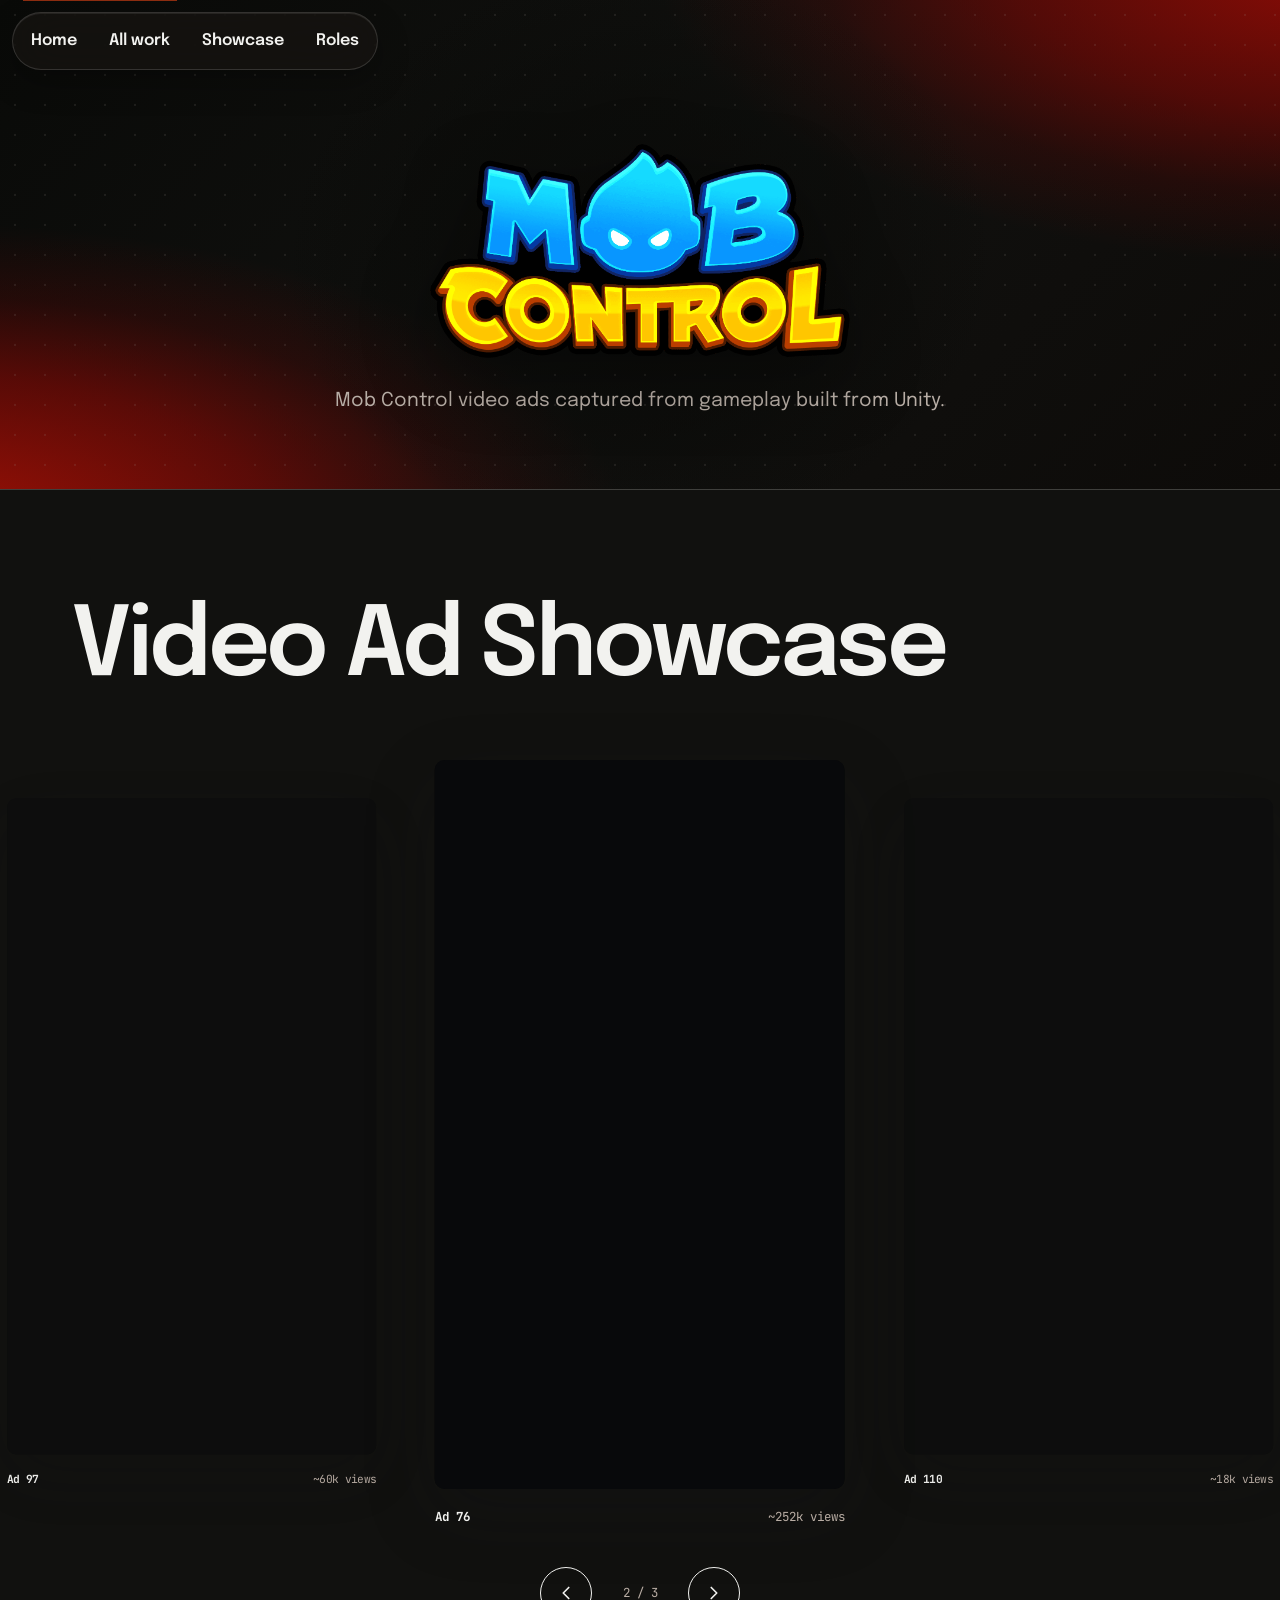
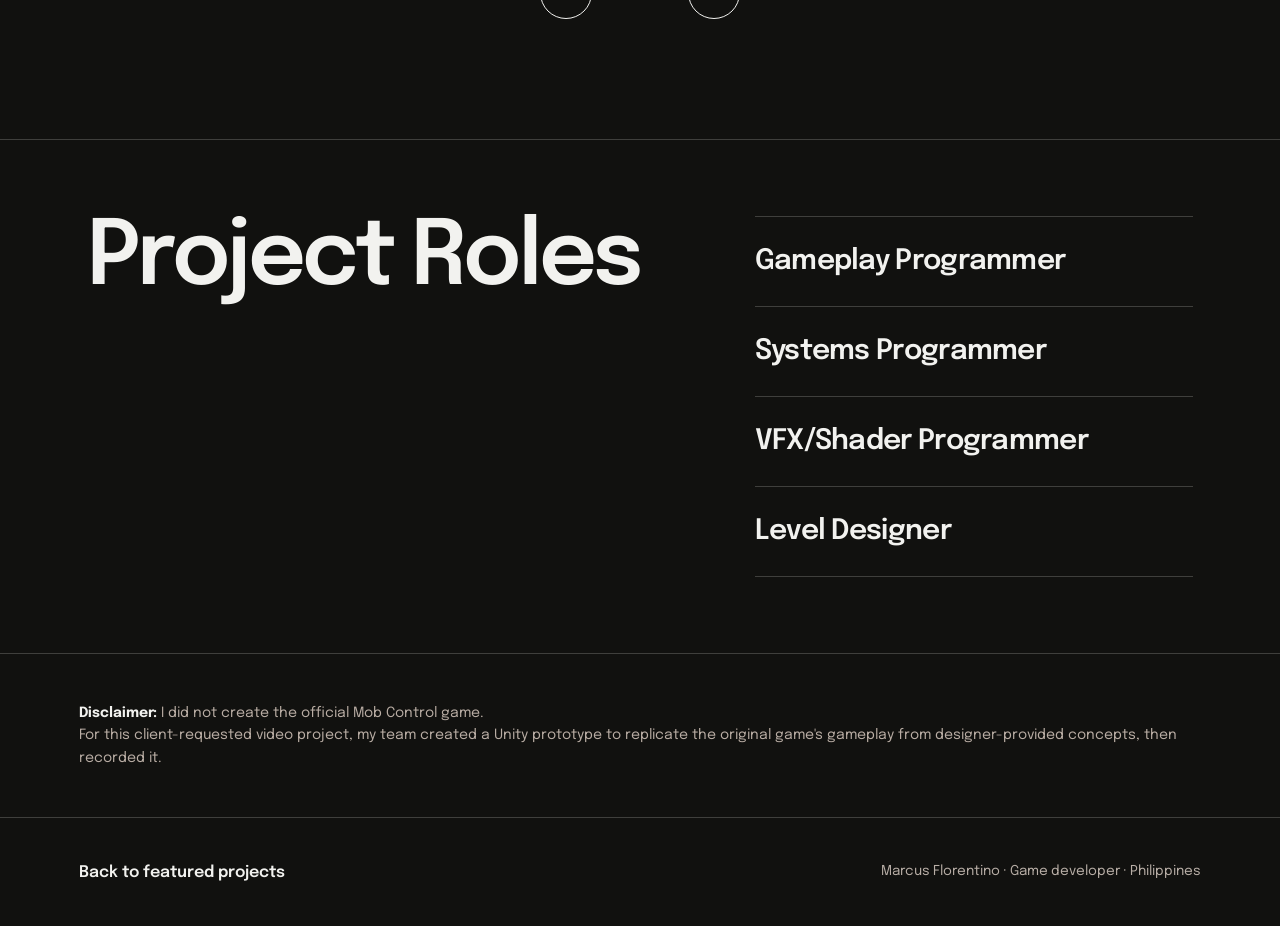
==== commit 9146bf92: "Polishing" ====
--- a/mob-control.html
+++ b/mob-control.html
@@ -21,10 +21,11 @@
   <header class="site-header">
     <div class="wrap header-inner">
       <a class="skip-link" href="#main">Skip to content</a>
-      <a class="brand" href="index.html" aria-label="Marcus Florentino, home">MF<span>.</span></a>
+      <a class="mobile-home" href="index.html#top">Home</a>
       <nav class="desktop-nav" aria-label="Mob Control navigation">
+        <a href="index.html#top">Home</a>
         <a href="index.html#work">All work</a>
-        <a href="#mob-control">Mob Control</a>
+        <a href="#mob-control">Showcase</a>
         <a href="#roles">Roles</a>
       </nav>
       <button class="menu-toggle" type="button" aria-expanded="false" aria-controls="mobile-menu" aria-label="Open menu">
@@ -32,8 +33,9 @@
       </button>
     </div>
     <nav class="mobile-menu" id="mobile-menu" aria-label="Mobile navigation" hidden>
+      <a href="index.html#top">Home</a>
       <a href="index.html#work">All work</a>
-      <a href="#mob-control">Mob Control</a>
+      <a href="#mob-control">Showcase</a>
       <a href="#roles">Roles</a>
     </nav>
   </header>
--- a/assets/css/portfolio.css
+++ b/assets/css/portfolio.css
@@ -4,7 +4,7 @@
   --obsidian: #11110f; --graphite: #12100f; --graphite-raised: #211914; --dev-accent: #e14316; --dev-secondary: #870e09;
   --line-dark: rgba(242, 242, 239, .2); --line-light: rgba(242, 242, 239, .18);
   --display: "Epilogue", system-ui, sans-serif; --mono: "JetBrains Mono", ui-monospace, monospace;
-  --gutter: clamp(24px, 5.55vw, 80px); --nav: 72px; --radius: 10px;
+  --gutter: clamp(24px, 5.55vw, 80px); --nav: 72px; --radius: 10px; --section-space: 96px;
   --ease-out: cubic-bezier(.23, 1, .32, 1); --ease-in-out: cubic-bezier(.77, 0, .175, 1);
 }
 *, *::before, *::after { box-sizing: border-box; }
@@ -27,16 +27,18 @@
 h3 { font-size: clamp(2rem, 4vw, 4.8rem); font-weight: 600; }
 .skip-link { position: fixed; z-index: 100; top: 10px; left: 10px; transform: translateY(-150%); padding: 10px 16px; background: var(--accent); color: var(--bg); }
 .skip-link:focus { transform: translateY(0); }
-.site-header { position: fixed; z-index: 20; top: 0; width: 100%; height: var(--nav); border-bottom: 1px solid rgba(242, 242, 239, .14); background: var(--obsidian); }
-.header-inner { height: 100%; display: flex; align-items: center; gap: 42px; }
-.brand { font-size: 1.55rem; font-weight: 700; letter-spacing: -.07em; }
-.brand span { color: var(--accent); }
-.desktop-nav { display: flex; gap: 34px; margin-left: auto; }
+.site-header { position: fixed; z-index: 20; top: 12px; width: 100%; height: var(--nav); pointer-events: none; }
+.header-inner { width: max-content; max-width: calc(100% - 32px); min-height: 56px; display: flex; align-items: center; justify-content: center; margin: 0 auto 0 12px; padding: 6px 18px; border: 1px solid rgba(255, 255, 255, .14); border-radius: 999px; background: rgba(24, 20, 18, .7); box-shadow: 0 12px 32px rgba(0, 0, 0, .28), inset 0 1px 0 rgba(255, 255, 255, .08); backdrop-filter: blur(22px) saturate(155%); -webkit-backdrop-filter: blur(22px) saturate(155%); pointer-events: auto; }
+.desktop-nav { display: flex; gap: 32px; }
+.mobile-home { display: none; }
 .desktop-nav a, .text-link { position: relative; min-height: 44px; display: inline-flex; align-items: center; font-weight: 600; }
 .desktop-nav a { transition: color 220ms var(--ease-out); }
-.desktop-nav a::after, .text-link::after { content: ""; position: absolute; left: 0; right: 100%; bottom: 6px; height: 2px; background: var(--dev-accent); transition: right 220ms var(--ease-out); }
-.desktop-nav a:hover::after, .text-link:hover::after, .desktop-nav a:focus-visible::after, .text-link:focus-visible::after, .desktop-nav a.is-active::after { right: 0; }
+.desktop-nav a::after, .text-link::after { content: ""; position: absolute; right: 0; bottom: 6px; left: 0; height: 2px; background: var(--dev-accent); transform: scaleX(0); transform-origin: left center; transition: transform 220ms var(--ease-out); }
+.desktop-nav a:focus-visible::after, .text-link:focus-visible::after, .desktop-nav a.is-active::after { transform: scaleX(1); }
 .desktop-nav a.is-active { color: var(--accent-hover); }
+@media (hover: hover) and (pointer: fine) {
+  .desktop-nav a:hover::after, .text-link:hover::after { transform: scaleX(1); }
+}
 .button { min-height: 48px; display: inline-flex; align-items: center; justify-content: center; padding: 12px 24px; border: 1px solid var(--accent); border-radius: 7px; background: var(--accent); color: var(--bg); font-weight: 700; line-height: 1.1; transition: transform .18s ease, background-color .18s ease; }
 .button:hover { transform: translateY(-2px); border-color: var(--accent-hover); background: var(--accent-hover); }
 .button:active { transform: translateY(1px); }
@@ -83,7 +85,7 @@
 .intro-enter.is-ready:active, .intro-enter.is-pressing { transform: translateY(3px) scale(.96); box-shadow: 0 0 0 var(--dev-secondary); background: var(--accent-hover); }
 .intro-hint { position: absolute; z-index: 2; right: 24px; bottom: 18px; margin: 0; color: var(--muted); font-family: var(--mono); font-size: .72rem; transition: opacity 140ms var(--ease-out); }
 .intro-screen.is-closing-ide .intro-hint { opacity: 0; }
-body.intro-active [data-enter] .hero-title-layer, body.intro-active [data-enter] .hero-person img, body.intro-active [data-enter] .skill-callout, body.intro-active [data-enter] .hero-bottom { animation-play-state: paused; }
+body.intro-active [data-enter] .hero-title-layer, body.intro-active [data-enter] .hero-person img, body.intro-active [data-enter] .skill-callout { animation-play-state: paused; }
 @keyframes ide-boot {
   0% { opacity: 0; transform: translateY(42px) scale(.92) rotateX(7deg); }
   68% { opacity: 1; transform: translateY(-5px) scale(1.012) rotateX(0); }
@@ -94,17 +96,23 @@
   to { opacity: 0; transform: translateY(18px) scale(.94); }
 }
 @keyframes cursor-blink { 0%, 48% { opacity: 1; } 49%, 100% { opacity: 0; } }
-.hero, .ads-hero { background: radial-gradient(ellipse 34% 72% at 50% 52%, rgba(9, 10, 8, .82) 0%, rgba(9, 10, 8, .48) 48%, transparent 82%), radial-gradient(ellipse 72% 82% at 106% -8%, rgba(158, 12, 5, .92) 0%, rgba(122, 8, 4, .62) 38%, rgba(91, 7, 4, .28) 58%, transparent 76%), radial-gradient(ellipse 72% 82% at -6% 108%, rgba(178, 17, 5, .9) 0%, rgba(132, 9, 4, .64) 38%, rgba(92, 7, 4, .3) 58%, transparent 76%), linear-gradient(135deg, #090a08 0%, #11110f 52%, #0d0b09 100%); }
-.hero { position: relative; height: calc(var(--nav) + 12px + var(--hero-scaled-height, 638px) + var(--hero-overhang, 48px) + var(--hero-edge-space, 76px)); padding: 0; overflow: hidden; }
+.hero, .ads-hero, .timeline-hero { background: radial-gradient(ellipse 34% 72% at 50% 52%, rgba(9, 10, 8, .82) 0%, rgba(9, 10, 8, .48) 48%, transparent 82%), radial-gradient(ellipse 72% 82% at 106% -8%, rgba(158, 12, 5, .92) 0%, rgba(122, 8, 4, .62) 38%, rgba(91, 7, 4, .28) 58%, transparent 76%), radial-gradient(ellipse 72% 82% at -6% 108%, rgba(178, 17, 5, .9) 0%, rgba(132, 9, 4, .64) 38%, rgba(92, 7, 4, .3) 58%, transparent 76%), linear-gradient(135deg, #090a08 0%, #11110f 52%, #0d0b09 100%); }
+.hero { position: relative; height: var(--hero-balanced-height, 826px); padding: 0; overflow: hidden; }
 .hero-dot-grid { position: absolute; z-index: 0; inset: 0; width: 100%; height: 100%; pointer-events: none; opacity: .88; }
 .hero-scene { position: absolute; z-index: 1; top: calc(var(--nav) + 12px); left: 50%; width: 1280px; max-width: none; height: 638px; margin: 0 0 0 -640px; transform: scale(var(--hero-scale, 1)); transform-origin: top center; }
+@media (min-width: 701px) {
+  .hero-scene { top: calc(var(--nav) - 20px); }
+}
+@media (min-width: 901px) {
+  .hero-scene { top: calc(var(--nav) - 40px); }
+}
 .hero-title-layer { position: absolute; z-index: 1; top: 10%; right: -2%; left: -2%; pointer-events: none; }
 .hero-title-layer h1 { margin: 0; font-size: 5rem; line-height: .9; text-align: center; text-transform: uppercase; }
 .hero-title-layer h1 span { display: block; color: var(--ink); }
 .hero-title-layer h1 span:last-child { color: var(--dev-accent); }
 .hero-person { position: absolute; z-index: 2; bottom: -68px; left: 50%; width: 536px; height: 574px; margin: 0; isolation: isolate; pointer-events: none; transform: translateX(-50%); }
 .hero-person::before { content: ""; position: absolute; z-index: 0; inset: 15% -16% 4%; background: radial-gradient(ellipse at 50% 44%, rgba(242, 242, 239, .07) 0%, rgba(242, 242, 239, .025) 40%, transparent 72%); filter: blur(20px); }
-.hero-person img { position: relative; z-index: 1; object-fit: contain; object-position: center bottom; image-rendering: auto; filter: drop-shadow(0 30px 38px rgba(0, 0, 0, .3)); -webkit-mask-image: linear-gradient(to bottom, #000 0%, #000 76%, rgba(0, 0, 0, .94) 82%, rgba(0, 0, 0, .5) 91%, transparent 100%); mask-image: linear-gradient(to bottom, #000 0%, #000 76%, rgba(0, 0, 0, .94) 82%, rgba(0, 0, 0, .5) 91%, transparent 100%); }
+.hero-person img { position: relative; z-index: 1; object-fit: contain; object-position: center bottom; image-rendering: auto; -webkit-mask-image: linear-gradient(to bottom, #000 0%, #000 76%, rgba(0, 0, 0, .94) 82%, rgba(0, 0, 0, .5) 91%, transparent 100%); mask-image: linear-gradient(to bottom, #000 0%, #000 76%, rgba(0, 0, 0, .94) 82%, rgba(0, 0, 0, .5) 91%, transparent 100%); }
 .skill-orbits { position: absolute; z-index: 3; inset: 0; }
 .skill-callout { --pill-rgb: 101, 209, 255; --pill-alpha: .12; position: absolute; z-index: 3; width: 132px; min-height: 56px; display: inline-flex; flex-direction: column; align-items: center; justify-content: center; gap: 4px; padding: 8px 14px; border: 1px solid rgba(var(--pill-rgb), .42); border-radius: 999px; background: linear-gradient(rgba(var(--pill-rgb), var(--pill-alpha)), rgba(var(--pill-rgb), var(--pill-alpha))), rgba(11, 14, 18, .88); color: #f4f7fa; text-align: center; white-space: nowrap; box-shadow: 0 10px 24px rgba(0, 0, 0, .24); }
 .skill-advanced { --pill-rgb: 98, 230, 181; --pill-alpha: .15; }
@@ -120,8 +128,6 @@
 .skill-javascript { --pill-rgb: 130, 148, 255; --pill-alpha: .1; top: 68.5%; left: calc(50% + 154px); }
 .skill-html { --pill-rgb: 130, 148, 255; --pill-alpha: .1; top: 80%; left: calc(50% - 241px); }
 .skill-css { --pill-rgb: 130, 148, 255; --pill-alpha: .1; top: 80%; left: calc(50% + 109px); }
-.hero-bottom { position: absolute; z-index: 5; right: 0; bottom: 0; left: 0; display: flex; align-items: flex-end; justify-content: center; gap: 32px; }
-.hero-actions { display: flex; align-items: center; gap: 22px; }
 .media-link img { transition: transform .45s cubic-bezier(.2,.8,.2,1); }
 .media-link:hover img, .media-link:focus-visible img { transform: scale(1.025); }
 .media-corner { position: absolute; right: 16px; bottom: 16px; padding: 8px 12px; border-radius: 5px; background: var(--bg); color: var(--ink); font-family: var(--mono); font-size: .76rem; }
@@ -133,11 +139,9 @@
 [data-enter] .skill-git, [data-enter] .skill-ue5 { --pill-delay: 355ms; --idle-delay: 2020ms; }
 [data-enter] .skill-luau, [data-enter] .skill-javascript { --pill-delay: 395ms; --idle-delay: 2100ms; }
 [data-enter] .skill-html, [data-enter] .skill-css { --pill-delay: 430ms; --idle-delay: 2160ms; }
-[data-enter] .hero-bottom { animation: hero-actions-in 520ms var(--ease-out) 360ms both; }
 @keyframes hero-title-in { from { opacity: 0; transform: translateY(18px); } }
 @keyframes hero-portrait-in { from { opacity: 0; transform: translateY(28px) scale(.985); } }
 @keyframes hero-pill-in { from { opacity: 0; } }
-@keyframes hero-actions-in { from { opacity: 0; transform: translateY(10px); } }
 @keyframes skill-idle {
   0%, 14%, 100% { transform: translate3d(0, 0, 0); }
   4% { transform: translate3d(0, -3px, 0); }
@@ -161,7 +165,7 @@
 .case-visual { position: relative; height: min(68vh, 680px); overflow: hidden; border-radius: var(--radius); background: var(--surface); }
 .chapter-image { position: absolute; inset: 0; opacity: 0; transform: scale(1.02); transition: opacity .42s ease, transform .7s ease; }
 .chapter-image.is-active { opacity: 1; transform: scale(1); }
-.featured-project { min-height: 100svh; display: grid; align-items: start; padding: var(--hero-edge-space, 76px) 16px 120px; background: var(--light); color: var(--light-ink); }
+.featured-project { min-height: 100svh; display: grid; align-items: start; padding: var(--section-space) 16px; background: var(--light); color: var(--light-ink); }
 .featured-heading { margin-bottom: 44px; }
 .featured-heading h2 { max-width: 900px; margin: 0; font-size: clamp(3.2rem, 7vw, 6rem); white-space: nowrap; }
 .featured-banner-list { display: grid; gap: 24px; }
@@ -302,18 +306,79 @@
 .project-facts div { display: grid; grid-template-columns: 100px 1fr; padding: 10px 0; border-top: 1px solid var(--line-dark); }
 .project-facts dt { font-family: var(--mono); font-size: .78rem; color: var(--muted); }
 .project-facts dd { margin: 0; }
-.about-section { min-height: 100svh; display: grid; align-items: center; padding: 120px 8px; background: var(--light); color: var(--light-ink); }
-.about-grid { display: grid; grid-template-columns: 7fr 5fr; gap: 48px; }
-.about-section h2 { max-width: 800px; margin: 0; font-size: clamp(3.4rem, 7.2vw, 7.2rem); }
-.about-copy { align-self: end; }
-.about-copy > p { color: var(--light-muted); font-size: 1.12rem; }
-.capability-list { margin: 32px 0 0; padding: 0; list-style: none; }
-.capability-list li { padding: 13px 0; border-top: 1px solid var(--line-light); font-weight: 600; }
-.closing { min-height: 100svh; padding: 120px 0 36px; background: var(--bg); }
-.closing > .wrap { min-height: calc(100svh - 156px); display: grid; grid-template-rows: 1fr auto; }
-.contact-row { display: grid; grid-template-columns: 8fr 4fr; gap: 48px; align-items: center; }
-.contact-row h2 { margin: 0; }
-.contact-actions { display: flex; flex-direction: column; align-items: flex-start; gap: 18px; }
+.experience-snapshot { padding: var(--section-space) 8px; background: var(--light); color: var(--light-ink); }
+.experience-snapshot-heading { padding-bottom: clamp(48px, 6vw, 80px); }
+.experience-snapshot-heading h2 { max-width: none; margin: 0; font-size: clamp(2rem, 4.7vw, 4.25rem); text-wrap: balance; }
+.experience-snapshot-tagline { margin: 0 0 20px; color: var(--accent-hover); font-size: clamp(2rem, 4.2vw, 3.75rem); font-weight: 600; letter-spacing: -.025em; line-height: 1.08; text-align: center; }
+.experience-snapshot-list { border-top: 1px solid var(--line-light); }
+.experience-snapshot-row { display: grid; grid-template-columns: minmax(210px, 2.5fr) minmax(260px, 3.2fr) minmax(0, 4.3fr); gap: clamp(28px, 4vw, 64px); padding: 44px 0 46px; border-bottom: 1px solid var(--line-light); }
+.experience-snapshot-period { margin: 3px 0 0; color: var(--accent-hover); font-family: var(--mono); font-size: .76rem; font-variant-numeric: tabular-nums; line-height: 1.6; }
+.experience-snapshot-role h3 { margin: 0; font-size: clamp(1.25rem, 2vw, 1.65rem); line-height: 1.15; letter-spacing: -.03em; }
+.experience-snapshot-role p { margin: 9px 0 0; color: var(--accent-hover); line-height: 1.45; }
+.experience-snapshot-summary { max-width: 62ch; margin: 0; color: var(--light-muted); line-height: 1.65; }
+.timeline-link { min-height: 48px; display: inline-flex; align-items: center; gap: 14px; margin-top: 34px; font-weight: 700; }
+.timeline-link svg { width: 38px; height: 38px; padding: 9px; overflow: visible; border: 1px solid currentColor; border-radius: 50%; fill: none; stroke: currentColor; stroke-width: 1.6; stroke-linecap: round; stroke-linejoin: round; transition: transform 220ms var(--ease-out), color 220ms var(--ease-out); }
+.timeline-link:hover svg, .timeline-link:focus-visible svg { color: var(--accent-hover); transform: translateX(4px); }
+.timeline-hero { position: relative; display: grid; align-items: center; padding: calc(var(--nav) + 32px) 8px 48px; overflow: hidden; }
+.timeline-hero-layout { position: relative; z-index: 1; display: grid; grid-template-columns: minmax(0, 8fr) minmax(280px, 4fr); gap: 64px; align-items: end; }
+.timeline-hero h1 { max-width: 900px; margin: 0; font-size: clamp(3.2rem, 6.4vw, 5.2rem); line-height: 1.08; text-wrap: balance; }
+.timeline-hero p { max-width: 48ch; margin: 0 0 8px; color: var(--ink); font-size: 1.08rem; }
+.timeline-details { padding: 0 8px; background: var(--light); color: var(--light-ink); }
+.timeline-company { display: grid; grid-template-columns: minmax(250px, 3.2fr) minmax(0, 8.8fr); column-gap: clamp(40px, 7vw, 96px); padding: 72px 0; border-top: 1px solid var(--line-light); }
+.timeline-company-header { display: contents; }
+.timeline-company-period { margin: 4px 0 0; color: var(--accent-hover); font-family: var(--mono); font-size: .76rem; font-variant-numeric: tabular-nums; }
+.timeline-company-header > div { grid-column: 2; }
+.timeline-company h2 { margin: 0; font-size: clamp(2.2rem, 4.5vw, 4.25rem); line-height: 1; }
+.timeline-company-header > div > p { margin: 14px 0 0; color: var(--light-muted); }
+.timeline-role-list { grid-column: 2; margin-top: 52px; }
+.timeline-role { display: grid; grid-template-columns: minmax(250px, 4fr) minmax(0, 6fr); gap: clamp(28px, 5vw, 72px); padding: 32px 0 36px; border-top: 1px solid var(--line-light); }
+.timeline-role:last-child { padding-bottom: 0; }
+.timeline-role-heading h3 { margin: 0; font-size: clamp(1.2rem, 2vw, 1.6rem); line-height: 1.25; letter-spacing: -.025em; }
+.timeline-role-heading p { margin: 12px 0 0; color: var(--light-muted); font-family: var(--mono); font-size: .74rem; font-variant-numeric: tabular-nums; line-height: 1.55; }
+.timeline-role ul { margin: 0; padding-left: 20px; color: var(--light-muted); }
+.timeline-role li + li { margin-top: 10px; }
+.timeline-role li::marker { color: var(--accent-hover); }
+.timeline-education { padding: 0 8px; border-top: 0; background: var(--light); color: var(--light-ink); }
+.timeline-education-entry { display: grid; grid-template-columns: minmax(250px, 3.2fr) minmax(0, 8.8fr); column-gap: clamp(40px, 7vw, 96px); padding: 72px 0; border-top: 1px solid var(--line-light); }
+.timeline-education-period { margin: 4px 0 0; color: var(--accent-hover); font-family: var(--mono); font-size: .76rem; font-variant-numeric: tabular-nums; }
+.timeline-education h3 { margin: 0; font-size: clamp(2.2rem, 4.5vw, 4.25rem); line-height: 1; letter-spacing: -.04em; }
+.timeline-education-details > p { max-width: 680px; margin: 14px 0 0; color: var(--muted); }
+.timeline-education-details > p:last-child { color: var(--accent-hover); font-family: var(--mono); font-size: .78rem; }
+.timeline-next { padding: var(--section-space) 8px; background: var(--obsidian); }
+.timeline-next-layout { display: flex; align-items: flex-end; justify-content: space-between; gap: 48px; }
+.timeline-next h2 { max-width: 760px; margin: 0; font-size: clamp(3.2rem, 6.5vw, 6rem); }
+.timeline-next .timeline-link { flex: 0 0 auto; margin-bottom: 8px; }
+.closing { display: flex; flex-direction: column; padding: var(--section-space) 0 36px; background: var(--bg); }
+.closing > .wrap { min-height: 0; flex: 1; }
+.contact-heading { display: grid; grid-template-columns: minmax(0, 8fr) minmax(260px, 4fr); gap: 48px; align-items: end; padding-bottom: clamp(56px, 7vw, 96px); }
+.contact-heading h2 { max-width: 940px; margin: 0; font-size: clamp(3.5rem, 8vw, 6rem); text-wrap: balance; }
+.contact-heading h2 span { display: block; }
+.contact-heading h2 span:last-child { color: var(--accent-hover); }
+.contact-heading > p { max-width: 38ch; margin: 0 0 8px; color: var(--muted); font-size: clamp(1rem, 1.5vw, 1.18rem); }
+.contact-layout { display: grid; grid-template-columns: minmax(0, 8fr) minmax(280px, 4fr); gap: clamp(48px, 6vw, 88px); padding: clamp(56px, 7vw, 88px) 0; border-top: 1px solid var(--line-dark); }
+.contact-form { min-width: 0; }
+.contact-field-grid { display: grid; grid-template-columns: repeat(2, minmax(0, 1fr)); gap: 26px 24px; }
+.contact-field { display: grid; gap: 8px; color: var(--ink); font-size: .88rem; font-weight: 600; }
+.contact-field > span { display: inline-flex; gap: 3px; align-items: baseline; }
+.contact-field strong { color: var(--accent-hover); font-weight: 600; }
+.contact-field small { color: var(--muted); font-size: .78rem; font-weight: 400; }
+.contact-field input, .contact-field textarea { width: 100%; border: 1px solid rgba(242, 242, 239, .28); border-radius: 7px; background: rgba(242, 242, 239, .025); color: var(--ink); caret-color: var(--accent-hover); font: inherit; font-weight: 400; transition: border-color 180ms ease, background-color 180ms ease, box-shadow 180ms ease; }
+.contact-field input { min-height: 52px; padding: 11px 14px; }
+.contact-field textarea { min-height: 210px; padding: 14px; resize: vertical; line-height: 1.6; }
+.contact-field input:hover, .contact-field textarea:hover { border-color: rgba(242, 242, 239, .5); }
+.contact-field input:focus, .contact-field textarea:focus { border-color: var(--accent-hover); outline: 0; background: rgba(246, 138, 46, .04); box-shadow: 0 0 0 3px rgba(246, 138, 46, .18); }
+.contact-field input:user-invalid, .contact-field textarea:user-invalid { border-color: #ff765b; }
+.contact-message { margin-top: 26px; }
+.contact-count { margin: 7px 0 0; color: var(--muted); font-family: var(--mono); font-size: .75rem; font-variant-numeric: tabular-nums; }
+.contact-privacy { margin: 22px 0 20px; color: var(--muted); font-size: .82rem; }
+.contact-submit { cursor: pointer; }
+.contact-status { min-height: 1.5em; margin: 14px 0 0; color: var(--accent-hover); font-size: .82rem; }
+.contact-details { display: flex; flex-direction: column; gap: 42px; padding-top: 2px; }
+.contact-details h3 { margin: 0 0 10px; color: var(--muted); font-family: var(--mono); font-size: .72rem; font-weight: 500; letter-spacing: .13em; line-height: 1.4; text-transform: uppercase; }
+.contact-details a, .contact-details p { margin: 0; color: var(--ink); font-size: 1rem; line-height: 1.65; overflow-wrap: anywhere; }
+.contact-details a { width: fit-content; display: block; text-decoration: underline; text-decoration-color: transparent; text-decoration-thickness: 1px; text-underline-offset: 5px; transition: color 180ms ease, text-decoration-color 180ms ease; }
+.contact-details a + a { margin-top: 4px; }
+.contact-details a:hover, .contact-details a:focus-visible { color: var(--accent-hover); text-decoration-color: currentColor; }
 .footer-row { min-height: 92px; display: grid; grid-template-columns: 1fr auto 1fr; gap: 24px; align-items: end; padding-top: 28px; border-top: 1px solid var(--line-dark); }
 .footer-row p { margin: 0; color: var(--muted); font-size: .85rem; }
 .footer-row p:last-child { justify-self: end; }
@@ -329,11 +394,20 @@
   .roles-grid { grid-template-columns: 1fr; align-items: start; }
   .roles-heading { grid-template-rows: auto auto; }
   .roles-icon { height: auto; }
+  .experience-snapshot-row { grid-template-columns: minmax(180px, 2.4fr) minmax(220px, 3fr) minmax(0, 4.6fr); gap: 28px; }
+  .timeline-hero-layout { grid-template-columns: 1fr; gap: 32px; }
+  .timeline-company { grid-template-columns: minmax(200px, 2.6fr) minmax(0, 7.4fr); }
+  .timeline-role { grid-template-columns: 1fr; gap: 24px; }
+  .timeline-education-entry { grid-template-columns: minmax(200px, 2.6fr) minmax(0, 7.4fr); }
+  .contact-heading { grid-template-columns: minmax(0, 7fr) minmax(240px, 5fr); }
+  .contact-layout { grid-template-columns: minmax(0, 8fr) minmax(210px, 4fr); gap: 56px; }
 }
 @media (max-width: 700px) {
-  :root { --gutter: 24px; --nav: 64px; }
+  :root { --gutter: 24px; --nav: 64px; --section-space: 92px; }
   .project-page { --project-section-space: 48px; }
-  .desktop-nav, .header-cta { display: none; }
+  .header-inner { width: calc(100% - 24px); max-width: none; min-height: 56px; justify-content: space-between; padding: 6px 8px 6px 18px; }
+  .desktop-nav { display: none; }
+  .mobile-home { min-height: 44px; display: inline-flex; align-items: center; font-weight: 600; }
   .intro-screen { padding: 18px; }
   .intro-ide { min-height: 330px; grid-template-rows: 44px 1fr 50px; }
   .intro-language, .intro-hint { display: none; }
@@ -341,19 +415,21 @@
   .intro-titlebar p { justify-self: end; }
   .intro-editor { --intro-code-size: clamp(.5rem, 2.55vw, .95rem); grid-template-columns: 30px minmax(0, 1fr); column-gap: 10px; padding: 36px 16px 36px 6px; }
   .intro-editor pre, .intro-editor .line-number { font-size: var(--intro-code-size); }
-  .menu-toggle { width: 44px; height: 44px; display: grid; place-content: center; gap: 7px; margin-left: auto; padding: 0; border: 1px solid var(--line-dark); border-radius: 6px; background: transparent; color: var(--ink); }
-  .menu-toggle span { width: 20px; height: 1px; background: currentColor; transition: transform .2s ease; }
-  .menu-toggle[aria-expanded="true"] span:first-child { transform: translateY(4px) rotate(45deg); }
-  .menu-toggle[aria-expanded="true"] span:last-child { transform: translateY(-4px) rotate(-45deg); }
-  .mobile-menu { position: fixed; inset: var(--nav) 0 0; display: flex; flex-direction: column; padding: 32px 24px; background: var(--obsidian); }
+  .menu-toggle { width: 44px; height: 44px; display: grid; place-content: center; margin-left: auto; padding: 0; border: 1px solid var(--line-dark); border-radius: 50%; background: transparent; color: var(--ink); }
+  .menu-toggle span { grid-area: 1 / 1; width: 20px; height: 1px; background: currentColor; transition: transform .2s ease; }
+  .menu-toggle span:first-child { transform: translateY(-4px); }
+  .menu-toggle span:last-child { transform: translateY(4px); }
+  .menu-toggle[aria-expanded="true"] span:first-child { transform: rotate(45deg); }
+  .menu-toggle[aria-expanded="true"] span:last-child { transform: rotate(-45deg); }
+  .mobile-menu { position: fixed; top: calc(var(--nav) + 14px); right: 12px; left: 12px; display: flex; flex-direction: column; max-height: calc(100svh - var(--nav) - 30px); padding: 16px 20px 24px; overflow-y: auto; border: 1px solid rgba(255, 255, 255, .14); border-radius: 20px; background: rgba(24, 20, 18, .88); box-shadow: 0 18px 48px rgba(0, 0, 0, .38), inset 0 1px 0 rgba(255, 255, 255, .08); backdrop-filter: blur(24px) saturate(155%); -webkit-backdrop-filter: blur(24px) saturate(155%); pointer-events: auto; }
   .mobile-menu[hidden] { display: none; }
   .mobile-menu a { position: relative; display: flex; align-items: center; min-height: 64px; border-bottom: 1px solid var(--line-dark); font-size: 1.5rem; font-weight: 600; transition: color 220ms var(--ease-out); }
-  .mobile-menu a::after { content: ""; position: absolute; right: 100%; bottom: -1px; left: 0; height: 2px; background: var(--accent); transition: right 220ms var(--ease-out); }
+  .mobile-menu a::after { content: ""; position: absolute; right: 0; bottom: -1px; left: 0; height: 2px; background: var(--accent); transform: scaleX(0); transform-origin: left center; transition: transform 220ms var(--ease-out); }
   .mobile-menu a.is-active { color: var(--accent-hover); }
-  .mobile-menu a.is-active::after { right: 0; }
+  .mobile-menu a.is-active::after { transform: scaleX(1); }
   h1 { font-size: clamp(2.8rem, 13.8vw, 4.1rem); }
   .media-corner { display: none; }
-  .featured-project { min-height: auto; padding: var(--hero-edge-space, 48px) 8px 72px; }
+  .featured-project { min-height: auto; padding: var(--section-space) 8px; }
   .featured-heading { margin-bottom: 32px; }
   .project-section-heading { grid-template-columns: 1fr; gap: 20px; margin-bottom: 32px; }
   .featured-heading h2 { font-size: clamp(2.25rem, 10vw, 3.4rem); }
@@ -408,15 +484,52 @@
   .case-step { opacity: 1; }
   .case-step:not(:first-of-type) { display: none; }
   .case-copy .button { width: 100%; }
-  .project-section, .about-section, .closing { min-height: auto; padding: 88px 0 48px; }
-  .split-heading, .project-row, .about-grid, .contact-row { grid-template-columns: 1fr; gap: 32px; }
+  .project-section { min-height: auto; padding: 88px 0 48px; }
+  .closing { padding: var(--section-space) 0 28px; }
+  .split-heading, .project-row { grid-template-columns: 1fr; gap: 32px; }
+  .experience-snapshot { padding: var(--section-space) 0; }
+  .experience-snapshot-heading { padding-bottom: 56px; }
+  .experience-snapshot-tagline { margin-bottom: 18px; }
+  .experience-snapshot-row { grid-template-columns: 1fr; gap: 18px; padding: 32px 0 36px; }
+  .experience-snapshot-period { order: 2; margin: 0; }
+  .experience-snapshot-role { order: 1; }
+  .experience-snapshot-summary { order: 3; }
+  .timeline-link { margin-top: 28px; }
+  .timeline-hero { padding: calc(var(--nav) + 32px) 0 48px; }
+  .timeline-hero h1 { font-size: clamp(2.8rem, 12vw, 4.2rem); }
+  .timeline-hero p { font-size: 1rem; }
+  .timeline-details { padding: 0; }
+  .timeline-company { grid-template-columns: 1fr; padding: 56px 0; }
+  .timeline-company-header { display: flex; flex-direction: column; }
+  .timeline-company-period { order: 2; margin-top: 16px; }
+  .timeline-company-header > div { grid-column: auto; }
+  .timeline-company h2 { font-size: clamp(2.25rem, 11vw, 3.6rem); }
+  .timeline-role-list { grid-column: auto; margin-top: 36px; }
+  .timeline-role { grid-template-columns: 1fr; gap: 22px; padding: 28px 0 32px; }
+  .timeline-education { padding: 0; }
+  .timeline-education-entry { grid-template-columns: 1fr; gap: 0; padding: 56px 0; }
+  .timeline-education-details { order: 1; }
+  .timeline-education-period { order: 2; margin-top: 16px; }
+  .timeline-education h3 { font-size: clamp(2.25rem, 11vw, 3.6rem); }
+  .timeline-next { padding: var(--section-space) 0; }
+  .timeline-next-layout { align-items: flex-start; flex-direction: column; gap: 28px; }
+  .timeline-next .timeline-link { margin: 0; }
   .split-heading { margin-bottom: 40px; }
-  .split-heading h2, .about-section h2, .contact-row h2 { font-size: clamp(3rem, 14vw, 4.5rem); }
+  .split-heading h2, .experience-snapshot-heading h2 { font-size: clamp(3rem, 14vw, 4.5rem); }
   .project-media { height: auto; aspect-ratio: 16 / 10; }
-  .closing > .wrap { min-height: 78svh; }
-  .contact-actions .button { width: 100%; }
+  .contact-heading { grid-template-columns: 1fr; gap: 24px; padding-bottom: 56px; }
+  .contact-heading h2 { font-size: clamp(3.2rem, 16vw, 4.5rem); }
+  .contact-heading > p { max-width: 34ch; }
+  .contact-layout { grid-template-columns: 1fr; gap: 64px; padding: 56px 0 64px; }
+  .contact-field-grid { grid-template-columns: 1fr; gap: 22px; }
+  .contact-message { margin-top: 22px; }
+  .contact-submit { width: 100%; }
+  .contact-details { display: grid; grid-template-columns: 1fr 1fr; gap: 36px 24px; padding-top: 0; }
   .footer-row { grid-template-columns: 1fr auto; align-items: end; }
   .footer-row p:first-of-type { display: none; }
+}
+@media (max-width: 480px) {
+  .contact-details { grid-template-columns: 1fr; }
 }
 @media (max-width: 360px) {
   .intro-screen { padding-inline: 12px; }
@@ -428,9 +541,16 @@
   .featured-banner, .featured-banner:hover, .featured-banner:focus-visible { transform: none; transition: none; }
   .featured-banner .featured-banner-art { transform: translateY(var(--featured-image-y)); transition: filter 160ms ease; }
   .featured-banner:hover .featured-banner-art, .featured-banner:focus-visible .featured-banner-art { filter: blur(5px) brightness(.55); }
+  .timeline-link svg { transition: none; }
   .featured-banner-ads .featured-banner-logo, .featured-banner-ads:hover .featured-banner-logo, .featured-banner-ads:focus-visible .featured-banner-logo { transform: translate(-50%, -50%); transition: opacity 160ms ease; }
   .featured-banner-para .featured-banner-logo, .featured-banner-para:hover .featured-banner-logo, .featured-banner-para:focus-visible .featured-banner-logo { transform: translate(-50%, -50%); transition: opacity 160ms ease; }
   .featured-banner-relapse .featured-banner-logo, .featured-banner-relapse:hover .featured-banner-logo, .featured-banner-relapse:focus-visible .featured-banner-logo { transform: translate(-50%, -50%); transition: opacity 160ms ease; }
   .ad-carousel-track, .ad-slide { transition: none; }
   .gameplay-slide { transition: none; }
 }
+@media (prefers-reduced-transparency: reduce) {
+  .header-inner, .mobile-menu { background: rgba(17, 17, 15, .98); backdrop-filter: none; -webkit-backdrop-filter: none; }
+}
+@media (prefers-contrast: more) {
+  .header-inner, .mobile-menu { border-color: var(--ink); background: var(--obsidian); }
+}
